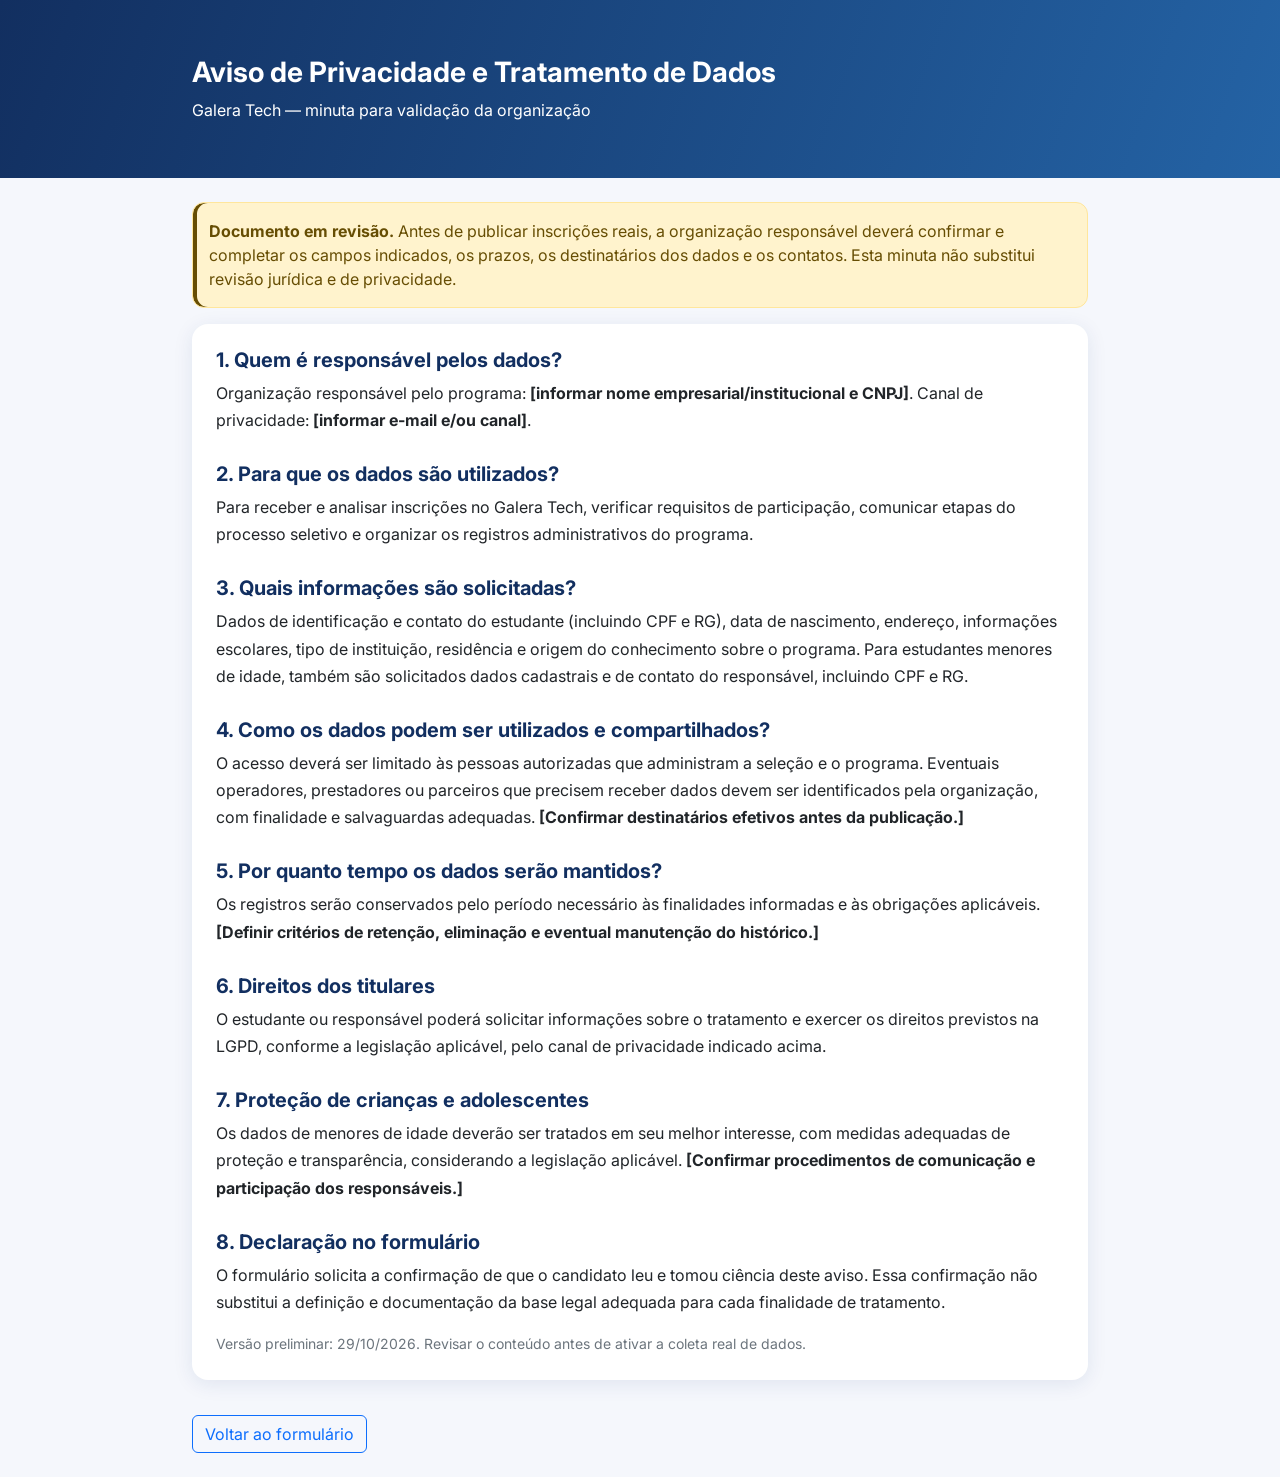
==== aviso-privacidade.html @ 367fd173 "feat: personaliza estilização do formulário e README e validacao.js com html de sucesso para exemplo" ====
<!doctype html>
<html lang="pt-BR">
  <head>
    <meta charset="utf-8" />
    <meta name="viewport" content="width=device-width, initial-scale=1" />
    <title>Galera Tech — Aviso de Privacidade (Minuta)</title>
    <link
      href="https://cdn.jsdelivr.net/npm/bootstrap@5.3.3/dist/css/bootstrap.min.css"
      rel="stylesheet"
    />
      <link rel="stylesheet" href="assets/style.css" />
      <link rel="preconnect" href="https://fonts.googleapis.com" />
      <link rel="preconnect" href="https://fonts.gstatic.com" crossorigin />
      <link
        href="https://fonts.googleapis.com/css2?family=Inter:ital,opsz,wght@400;500;600;700"
        rel="stylesheet"
      />
  </head>

  <body>
    <header class="cabecalho">
      <div class="container" style="max-width: 920px">
        <h1 class="h3 fw-bold">Aviso de Privacidade e Tratamento de Dados</h1>
        <p class="mb-0">Galera Tech — minuta para validação da organização</p>
      </div>
    </header>
    <main class="container py-4" style="max-width: 920px">
      <div class="alert alert-warning">
        <strong>Documento em revisão.</strong> Antes de publicar inscrições
        reais, a organização responsável deverá confirmar e completar os campos
        indicados, os prazos, os destinatários dos dados e os contatos. Esta
        minuta não substitui revisão jurídica e de privacidade.
      </div>
      <article class="card">
        <div class="card-body p-3 p-md-4">
          <h2 class="h5">1. Quem é responsável pelos dados?</h2>
          <p>
            Organização responsável pelo programa:
            <strong>[informar nome empresarial/institucional e CNPJ]</strong>.
            Canal de privacidade: <strong>[informar e-mail e/ou canal]</strong>.
          </p>
          <h2 class="h5">2. Para que os dados são utilizados?</h2>
          <p>
            Para receber e analisar inscrições no Galera Tech, verificar
            requisitos de participação, comunicar etapas do processo seletivo e
            organizar os registros administrativos do programa.
          </p>
          <h2 class="h5">3. Quais informações são solicitadas?</h2>
          <p>
            Dados de identificação e contato do estudante (incluindo CPF e RG),
            data de nascimento, endereço, informações escolares, tipo de
            instituição, residência e origem do conhecimento sobre o programa.
            Para estudantes menores de idade, também são solicitados dados
            cadastrais e de contato do responsável, incluindo CPF e RG.
          </p>
          <h2 class="h5">
            4. Como os dados podem ser utilizados e compartilhados?
          </h2>
          <p>
            O acesso deverá ser limitado às pessoas autorizadas que administram
            a seleção e o programa. Eventuais operadores, prestadores ou
            parceiros que precisem receber dados devem ser identificados pela
            organização, com finalidade e salvaguardas adequadas.
            <strong
              >[Confirmar destinatários efetivos antes da publicação.]</strong
            >
          </p>
          <h2 class="h5">5. Por quanto tempo os dados serão mantidos?</h2>
          <p>
            Os registros serão conservados pelo período necessário às
            finalidades informadas e às obrigações aplicáveis.
            <strong
              >[Definir critérios de retenção, eliminação e eventual manutenção
              do histórico.]</strong
            >
          </p>
          <h2 class="h5">6. Direitos dos titulares</h2>
          <p>
            O estudante ou responsável poderá solicitar informações sobre o
            tratamento e exercer os direitos previstos na LGPD, conforme a
            legislação aplicável, pelo canal de privacidade indicado acima.
          </p>
          <h2 class="h5">7. Proteção de crianças e adolescentes</h2>
          <p>
            Os dados de menores de idade deverão ser tratados em seu melhor
            interesse, com medidas adequadas de proteção e transparência,
            considerando a legislação aplicável.
            <strong
              >[Confirmar procedimentos de comunicação e participação dos
              responsáveis.]</strong
            >
          </p>
          <h2 class="h5">8. Declaração no formulário</h2>
          <p>
            O formulário solicita a confirmação de que o candidato leu e tomou
            ciência deste aviso. Essa confirmação não substitui a definição e
            documentação da base legal adequada para cada finalidade de
            tratamento.
          </p>
          <p class="small text-secondary mb-0">
            Versão preliminar: 29/10/2026. Revisar o conteúdo antes de ativar a
            coleta real de dados.
          </p>
        </div>
      </article>
      <a class="btn btn-outline-primary mt-3" href="index.html"
        >Voltar ao formulário</a
      >
    </main>
  </body>
</html>
---- assets/style.css ----
:root {
  --azul-escuro: #122f60;
  --azul-medio: #174a86;
  --azul-claro: #2463a5;
  --azul-bebe: #689add;
  --fundo: #f5f7fc;
  --vermelho-escarlate: #b91c1c;
  --sombra-cor: #183a7218;
  --raio: 16px;
}

body {
  background: var(--fundo);
  color: #25334b;
  font-family: "Inter", system-ui, sans-serif;
}

.cabecalho {
  background: linear-gradient(110deg, var(--azul-escuro), var(--azul-claro));
  color: #fff;
  padding: 3.5rem 0;
}

.secao,
article.card {
  border: 0;
  border-radius: var(--raio);
  box-shadow: 0 4px 20px var(--sombra-cor);
  margin-bottom: 1.2rem;
}

.secao .card-header {
  background: #fff;
  border-bottom: 1px solid #e9eef6;
  border-radius: var(--raio) var(--raio) 0 0;
  padding: 1.25rem;
}

.secao .card-body {
  padding: 1.35rem;
}

.card-header h2,
article.card h2 {
  color: var(--azul-escuro);
  font-weight: 700;
}

article.card h2 {
  margin-top: 1.75rem;
}

article.card h2:first-child {
  margin-top: 0;
}

article.card p {
  line-height: 1.7;
}

.numero {
  display: inline-grid;
  place-items: center;
  width: 32px;
  height: 32px;
  border-radius: 10px;
  background: #e7f1fe;
  color: var(--azul-medio);
  font-weight: 700;
  margin-right: 0.65rem;
}

.alert {
  border-radius: 12px;
  box-shadow: inset 4px 0 0 var(--bs-alert-color);
}

.form-label {
  font-weight: 600;
  font-size: 0.92rem;
}

.obrigatorio {
  color: var(--vermelho-escarlate);
}

.form-control,
.form-select {
  padding: 0.65rem 0.85rem;
  border-radius: 10px;
  border: 1px solid #cfd8e6;
  background-color: #fff;
  transition: border-color 0.15s ease, box-shadow 0.15s ease;
}

.form-select {
  padding-right: 2.25rem;
}

.form-control::placeholder {
  color: #9aa7ba;
}

.form-control:focus,
.form-select:focus {
  border-color: var(--azul-bebe);
  box-shadow: 0 0 0 0.2rem #2776ca20;
}

.form-check-input {
  width: 1.2em;
  height: 1.2em;
  margin-top: 0.2em;
}

.form-check-label {
  line-height: 1.5;
}

.btn-primary {
  --bs-btn-bg: var(--azul-medio);
  --bs-btn-border-color: var(--azul-medio);
  --bs-btn-hover-bg: var(--azul-escuro);
  --bs-btn-hover-border-color: var(--azul-escuro);
  --bs-btn-active-bg: var(--azul-escuro);
  --bs-btn-active-border-color: var(--azul-escuro);
  font-weight: 600;
  border-radius: 10px;
  transition: transform 0.15s ease, box-shadow 0.15s ease;
}

.btn-primary:hover {
  transform: translateY(-1px);
  box-shadow: 0 6px 14px rgba(18, 47, 96, 0.25);
}

footer {
  color: #67768d;
  font-size: 0.83rem;
}

@media (max-width: 576px) {
  .cabecalho {
    padding: 1.5rem 0;
  }

  .cabecalho h1 {
    font-size: 1.4rem;
  }

  .secao .card-header,
  .secao .card-body {
    padding: 1rem;
  }

  .acoes-form .btn {
    width: 100%;
  }
}
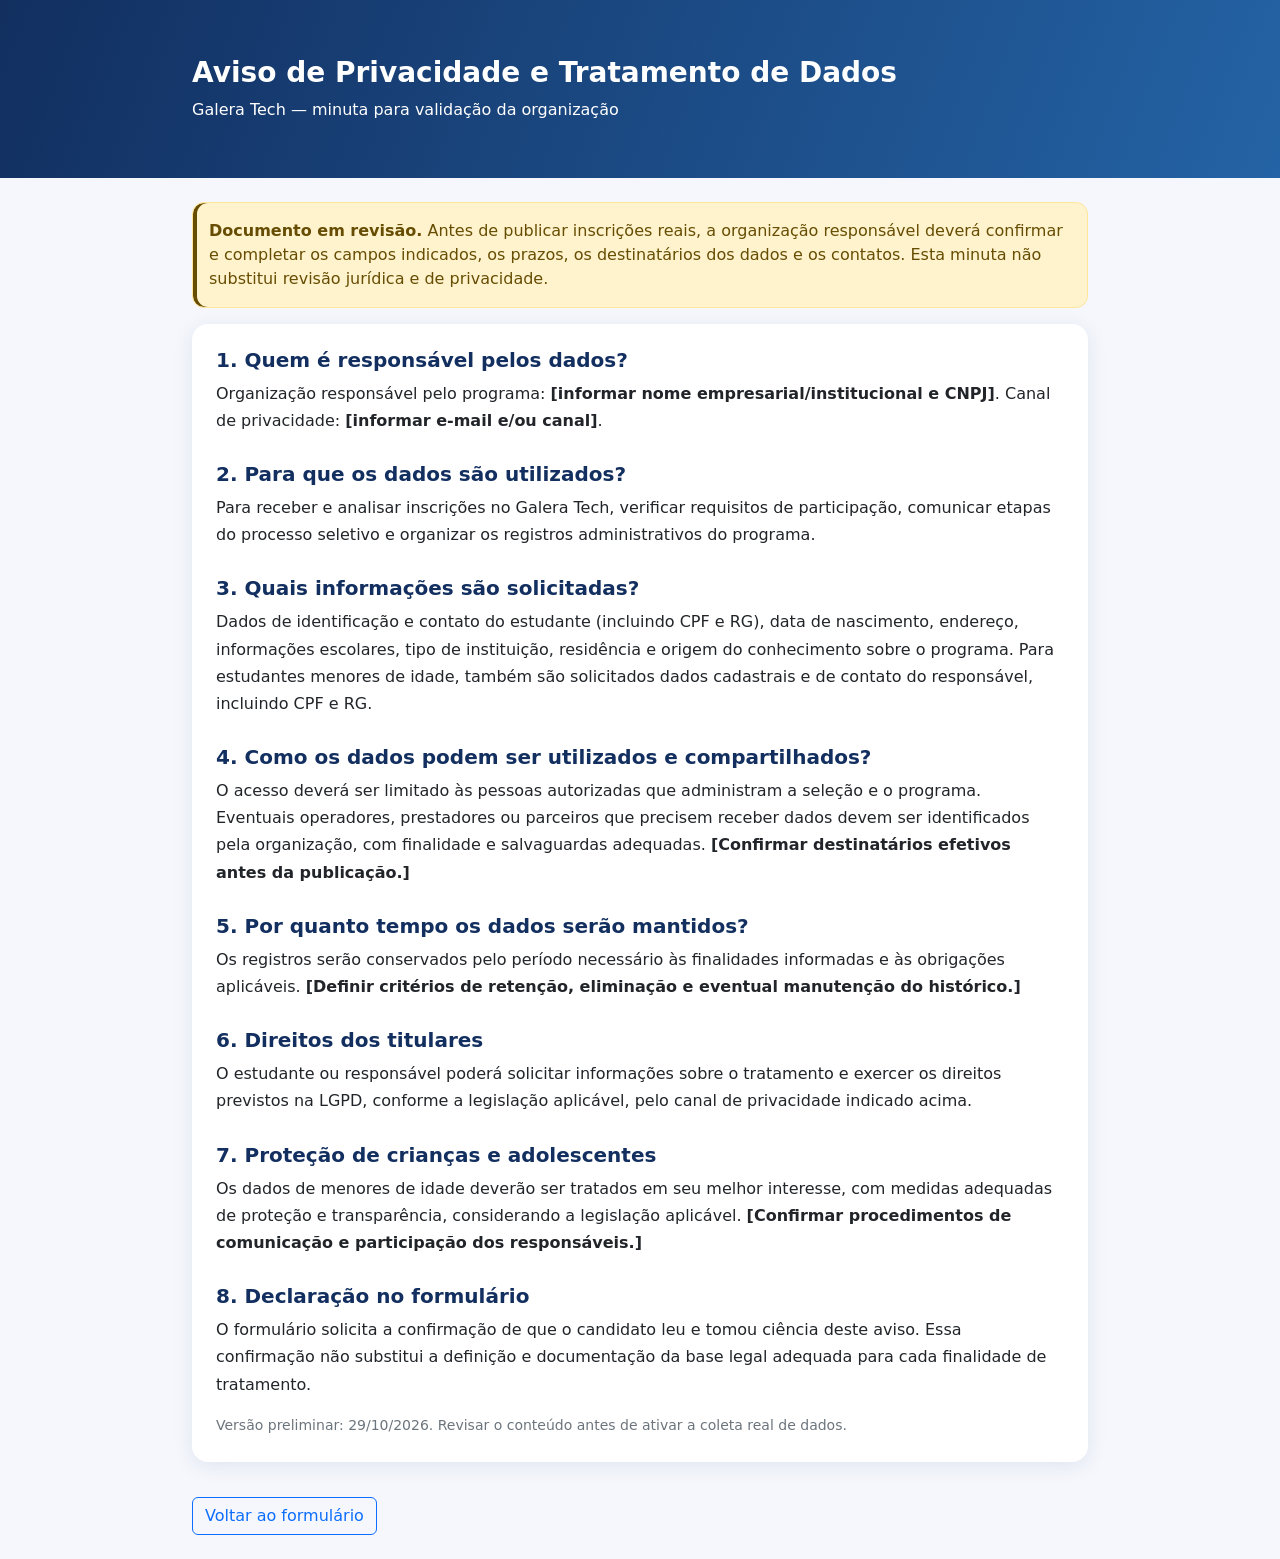
==== commit 4030ef06: "style: pasta projeto excluido e arquivos passados para a raiz" ====
--- a/aviso-privacidade.html
+++ b/aviso-privacidade.html
@@ -1,111 +1,63 @@
 <!doctype html>
 <html lang="pt-BR">
-  <head>
-    <meta charset="utf-8" />
-    <meta name="viewport" content="width=device-width, initial-scale=1" />
+
+<head>
+    <meta charset="utf-8">
+    <meta name="viewport" content="width=device-width, initial-scale=1">
     <title>Galera Tech — Aviso de Privacidade (Minuta)</title>
-    <link
-      href="https://cdn.jsdelivr.net/npm/bootstrap@5.3.3/dist/css/bootstrap.min.css"
-      rel="stylesheet"
-    />
-      <link rel="stylesheet" href="assets/style.css" />
-      <link rel="preconnect" href="https://fonts.googleapis.com" />
-      <link rel="preconnect" href="https://fonts.gstatic.com" crossorigin />
-      <link
-        href="https://fonts.googleapis.com/css2?family=Inter:ital,opsz,wght@400;500;600;700"
-        rel="stylesheet"
-      />
-  </head>
+    <link href="https://cdn.jsdelivr.net/npm/bootstrap@5.3.3/dist/css/bootstrap.min.css" rel="stylesheet">
+    <link href="assets/style.css" rel="stylesheet">
+</head>
 
-  <body>
+<body>
     <header class="cabecalho">
-      <div class="container" style="max-width: 920px">
-        <h1 class="h3 fw-bold">Aviso de Privacidade e Tratamento de Dados</h1>
-        <p class="mb-0">Galera Tech — minuta para validação da organização</p>
-      </div>
+        <div class="container" style="max-width:920px">
+            <h1 class="h3 fw-bold">Aviso de Privacidade e Tratamento de Dados</h1>
+            <p class="mb-0">Galera Tech — minuta para validação da organização</p>
+        </div>
     </header>
-    <main class="container py-4" style="max-width: 920px">
-      <div class="alert alert-warning">
-        <strong>Documento em revisão.</strong> Antes de publicar inscrições
-        reais, a organização responsável deverá confirmar e completar os campos
-        indicados, os prazos, os destinatários dos dados e os contatos. Esta
-        minuta não substitui revisão jurídica e de privacidade.
-      </div>
-      <article class="card">
-        <div class="card-body p-3 p-md-4">
-          <h2 class="h5">1. Quem é responsável pelos dados?</h2>
-          <p>
-            Organização responsável pelo programa:
-            <strong>[informar nome empresarial/institucional e CNPJ]</strong>.
-            Canal de privacidade: <strong>[informar e-mail e/ou canal]</strong>.
-          </p>
-          <h2 class="h5">2. Para que os dados são utilizados?</h2>
-          <p>
-            Para receber e analisar inscrições no Galera Tech, verificar
-            requisitos de participação, comunicar etapas do processo seletivo e
-            organizar os registros administrativos do programa.
-          </p>
-          <h2 class="h5">3. Quais informações são solicitadas?</h2>
-          <p>
-            Dados de identificação e contato do estudante (incluindo CPF e RG),
-            data de nascimento, endereço, informações escolares, tipo de
-            instituição, residência e origem do conhecimento sobre o programa.
-            Para estudantes menores de idade, também são solicitados dados
-            cadastrais e de contato do responsável, incluindo CPF e RG.
-          </p>
-          <h2 class="h5">
-            4. Como os dados podem ser utilizados e compartilhados?
-          </h2>
-          <p>
-            O acesso deverá ser limitado às pessoas autorizadas que administram
-            a seleção e o programa. Eventuais operadores, prestadores ou
-            parceiros que precisem receber dados devem ser identificados pela
-            organização, com finalidade e salvaguardas adequadas.
-            <strong
-              >[Confirmar destinatários efetivos antes da publicação.]</strong
-            >
-          </p>
-          <h2 class="h5">5. Por quanto tempo os dados serão mantidos?</h2>
-          <p>
-            Os registros serão conservados pelo período necessário às
-            finalidades informadas e às obrigações aplicáveis.
-            <strong
-              >[Definir critérios de retenção, eliminação e eventual manutenção
-              do histórico.]</strong
-            >
-          </p>
-          <h2 class="h5">6. Direitos dos titulares</h2>
-          <p>
-            O estudante ou responsável poderá solicitar informações sobre o
-            tratamento e exercer os direitos previstos na LGPD, conforme a
-            legislação aplicável, pelo canal de privacidade indicado acima.
-          </p>
-          <h2 class="h5">7. Proteção de crianças e adolescentes</h2>
-          <p>
-            Os dados de menores de idade deverão ser tratados em seu melhor
-            interesse, com medidas adequadas de proteção e transparência,
-            considerando a legislação aplicável.
-            <strong
-              >[Confirmar procedimentos de comunicação e participação dos
-              responsáveis.]</strong
-            >
-          </p>
-          <h2 class="h5">8. Declaração no formulário</h2>
-          <p>
-            O formulário solicita a confirmação de que o candidato leu e tomou
-            ciência deste aviso. Essa confirmação não substitui a definição e
-            documentação da base legal adequada para cada finalidade de
-            tratamento.
-          </p>
-          <p class="small text-secondary mb-0">
-            Versão preliminar: 29/10/2026. Revisar o conteúdo antes de ativar a
-            coleta real de dados.
-          </p>
-        </div>
-      </article>
-      <a class="btn btn-outline-primary mt-3" href="index.html"
-        >Voltar ao formulário</a
-      >
+    <main class="container py-4" style="max-width:920px">
+        <div class="alert alert-warning"><strong>Documento em revisão.</strong> Antes de publicar inscrições reais, a
+            organização responsável deverá confirmar e completar os campos indicados, os prazos, os destinatários dos
+            dados e os contatos. Esta minuta não substitui revisão jurídica e de privacidade.</div>
+        <article class="card">
+            <div class="card-body p-4">
+                <h2 class="h5">1. Quem é responsável pelos dados?</h2>
+                <p>Organização responsável pelo programa: <strong>[informar nome empresarial/institucional e
+                        CNPJ]</strong>. Canal de privacidade: <strong>[informar e-mail e/ou canal]</strong>.</p>
+                <h2 class="h5">2. Para que os dados são utilizados?</h2>
+                <p>Para receber e analisar inscrições no Galera Tech, verificar requisitos de participação, comunicar
+                    etapas do processo seletivo e organizar os registros administrativos do programa.</p>
+                <h2 class="h5">3. Quais informações são solicitadas?</h2>
+                <p>Dados de identificação e contato do estudante (incluindo CPF e RG), data de nascimento, endereço,
+                    informações escolares, tipo de instituição, residência e origem do conhecimento sobre o programa.
+                    Para estudantes menores de idade, também são solicitados dados cadastrais e de contato do
+                    responsável, incluindo CPF e RG.</p>
+                <h2 class="h5">4. Como os dados podem ser utilizados e compartilhados?</h2>
+                <p>O acesso deverá ser limitado às pessoas autorizadas que administram a seleção e o programa. Eventuais
+                    operadores, prestadores ou parceiros que precisem receber dados devem ser identificados pela
+                    organização, com finalidade e salvaguardas adequadas. <strong>[Confirmar destinatários efetivos
+                        antes da publicação.]</strong></p>
+                <h2 class="h5">5. Por quanto tempo os dados serão mantidos?</h2>
+                <p>Os registros serão conservados pelo período necessário às finalidades informadas e às obrigações
+                    aplicáveis. <strong>[Definir critérios de retenção, eliminação e eventual manutenção do
+                        histórico.]</strong></p>
+                <h2 class="h5">6. Direitos dos titulares</h2>
+                <p>O estudante ou responsável poderá solicitar informações sobre o tratamento e exercer os direitos
+                    previstos na LGPD, conforme a legislação aplicável, pelo canal de privacidade indicado acima.</p>
+                <h2 class="h5">7. Proteção de crianças e adolescentes</h2>
+                <p>Os dados de menores de idade deverão ser tratados em seu melhor interesse, com medidas adequadas de
+                    proteção e transparência, considerando a legislação aplicável. <strong>[Confirmar procedimentos de
+                        comunicação e participação dos responsáveis.]</strong></p>
+                <h2 class="h5">8. Declaração no formulário</h2>
+                <p>O formulário solicita a confirmação de que o candidato leu e tomou ciência deste aviso. Essa
+                    confirmação não substitui a definição e documentação da base legal adequada para cada finalidade de
+                    tratamento.</p>
+                <p class="small text-secondary mb-0">Versão preliminar: 29/10/2026. Revisar o conteúdo antes de ativar a
+                    coleta real de dados.</p>
+            </div>
+        </article><a class="btn btn-outline-primary mt-3" href="index.html">Voltar ao formulário</a>
     </main>
-  </body>
-</html>
+</body>
+
+</html>
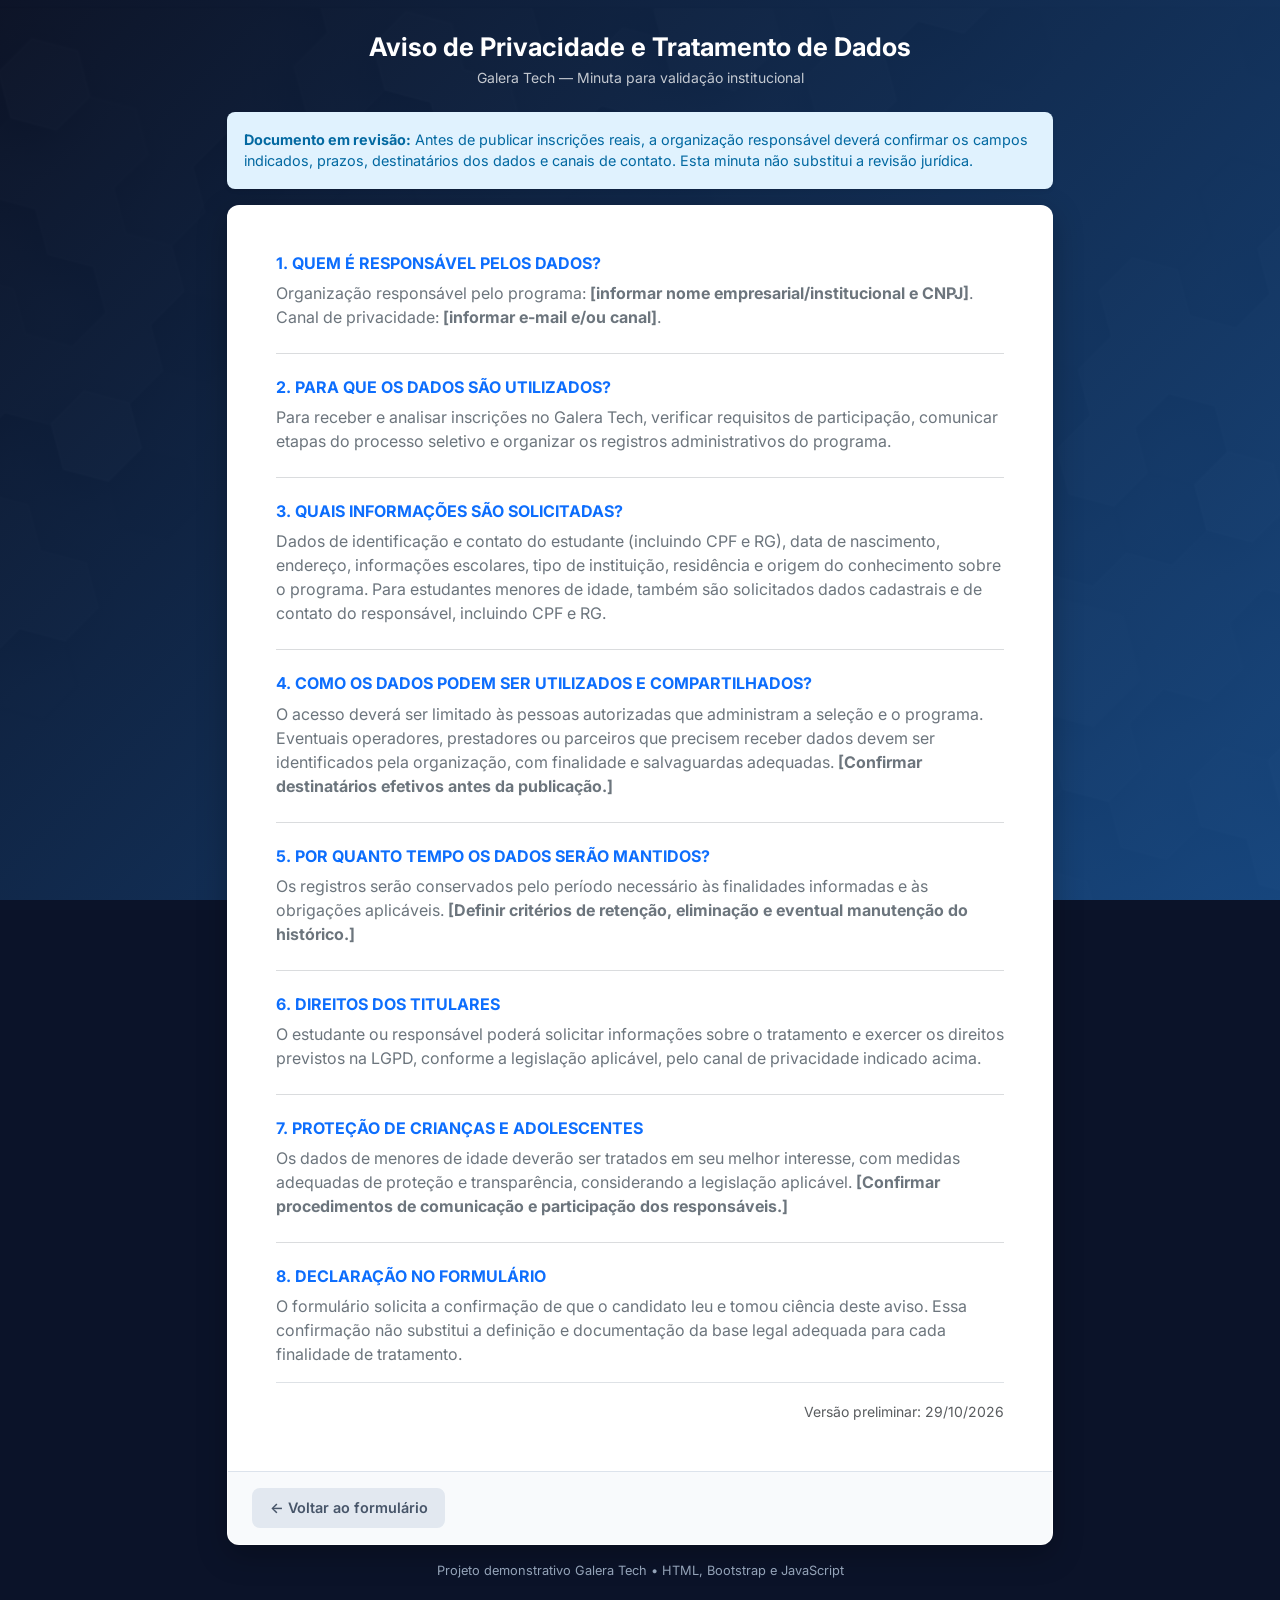
==== commit 632ae988: "feat: refatora frontend para formato Wizard com abas e validação por etapas" ====
--- a/aviso-privacidade.html
+++ b/aviso-privacidade.html
@@ -1,63 +1,186 @@
 <!doctype html>
 <html lang="pt-BR">
+  <head>
+    <meta charset="utf-8" />
+    <meta name="viewport" content="width=device-width, initial-scale=1" />
+    <title>Galera Tech — Aviso de Privacidade (Minuta)</title>
+    <link
+      href="https://cdn.jsdelivr.net/npm/bootstrap@5.3.3/dist/css/bootstrap.min.css"
+      rel="stylesheet"
+    />
+    <link href="assets/style.css" rel="stylesheet" />
+    <link rel="preconnect" href="https://fonts.googleapis.com" />
+    <link rel="preconnect" href="https://fonts.gstatic.com" crossorigin />
+    <link
+      href="https://fonts.googleapis.com/css2?family=Inter:ital,opsz,wght@400;500;600;700"
+      rel="stylesheet"
+    />
+  </head>
 
-<head>
-    <meta charset="utf-8">
-    <meta name="viewport" content="width=device-width, initial-scale=1">
-    <title>Galera Tech — Aviso de Privacidade (Minuta)</title>
-    <link href="https://cdn.jsdelivr.net/npm/bootstrap@5.3.3/dist/css/bootstrap.min.css" rel="stylesheet">
-    <link href="assets/style.css" rel="stylesheet">
-</head>
+  <body>
+    <header class="cabecalho">
+      <div class="container" style="max-width: 850px">
+        <h1 class="h3 fw-bold mb-1">
+          Aviso de Privacidade e Tratamento de Dados
+        </h1>
+        <p class="mb-0 opacity-75 small">
+          Galera Tech — Minuta para validação institucional
+        </p>
+      </div>
+    </header>
 
-<body>
-    <header class="cabecalho">
-        <div class="container" style="max-width:920px">
-            <h1 class="h3 fw-bold">Aviso de Privacidade e Tratamento de Dados</h1>
-            <p class="mb-0">Galera Tech — minuta para validação da organização</p>
-        </div>
-    </header>
-    <main class="container py-4" style="max-width:920px">
-        <div class="alert alert-warning"><strong>Documento em revisão.</strong> Antes de publicar inscrições reais, a
-            organização responsável deverá confirmar e completar os campos indicados, os prazos, os destinatários dos
-            dados e os contatos. Esta minuta não substitui revisão jurídica e de privacidade.</div>
-        <article class="card">
-            <div class="card-body p-4">
-                <h2 class="h5">1. Quem é responsável pelos dados?</h2>
-                <p>Organização responsável pelo programa: <strong>[informar nome empresarial/institucional e
-                        CNPJ]</strong>. Canal de privacidade: <strong>[informar e-mail e/ou canal]</strong>.</p>
-                <h2 class="h5">2. Para que os dados são utilizados?</h2>
-                <p>Para receber e analisar inscrições no Galera Tech, verificar requisitos de participação, comunicar
-                    etapas do processo seletivo e organizar os registros administrativos do programa.</p>
-                <h2 class="h5">3. Quais informações são solicitadas?</h2>
-                <p>Dados de identificação e contato do estudante (incluindo CPF e RG), data de nascimento, endereço,
-                    informações escolares, tipo de instituição, residência e origem do conhecimento sobre o programa.
-                    Para estudantes menores de idade, também são solicitados dados cadastrais e de contato do
-                    responsável, incluindo CPF e RG.</p>
-                <h2 class="h5">4. Como os dados podem ser utilizados e compartilhados?</h2>
-                <p>O acesso deverá ser limitado às pessoas autorizadas que administram a seleção e o programa. Eventuais
-                    operadores, prestadores ou parceiros que precisem receber dados devem ser identificados pela
-                    organização, com finalidade e salvaguardas adequadas. <strong>[Confirmar destinatários efetivos
-                        antes da publicação.]</strong></p>
-                <h2 class="h5">5. Por quanto tempo os dados serão mantidos?</h2>
-                <p>Os registros serão conservados pelo período necessário às finalidades informadas e às obrigações
-                    aplicáveis. <strong>[Definir critérios de retenção, eliminação e eventual manutenção do
-                        histórico.]</strong></p>
-                <h2 class="h5">6. Direitos dos titulares</h2>
-                <p>O estudante ou responsável poderá solicitar informações sobre o tratamento e exercer os direitos
-                    previstos na LGPD, conforme a legislação aplicável, pelo canal de privacidade indicado acima.</p>
-                <h2 class="h5">7. Proteção de crianças e adolescentes</h2>
-                <p>Os dados de menores de idade deverão ser tratados em seu melhor interesse, com medidas adequadas de
-                    proteção e transparência, considerando a legislação aplicável. <strong>[Confirmar procedimentos de
-                        comunicação e participação dos responsáveis.]</strong></p>
-                <h2 class="h5">8. Declaração no formulário</h2>
-                <p>O formulário solicita a confirmação de que o candidato leu e tomou ciência deste aviso. Essa
-                    confirmação não substitui a definição e documentação da base legal adequada para cada finalidade de
-                    tratamento.</p>
-                <p class="small text-secondary mb-0">Versão preliminar: 29/10/2026. Revisar o conteúdo antes de ativar a
-                    coleta real de dados.</p>
+    <main class="container py-3" style="max-width: 850px">
+      <div class="alert alert-info shadow-sm" role="note">
+        <strong>Documento em revisão:</strong> Antes de publicar inscrições
+        reais, a organização responsável deverá confirmar os campos indicados,
+        prazos, destinatários dos dados e canais de contato. Esta minuta não
+        substitui a revisão jurídica.
+      </div>
+
+      <div class="wizard-wrapper">
+        <article class="card border-0">
+          <div class="card-body p-4 p-md-5">
+            <section class="mb-4">
+              <h2 class="h6 text-uppercase text-primary fw-bold mb-2">
+                1. Quem é responsável pelos dados?
+              </h2>
+              <p class="mb-0 text-secondary">
+                Organização responsável pelo programa:
+                <strong>[informar nome empresarial/institucional e CNPJ]</strong
+                >. Canal de privacidade:
+                <strong>[informar e-mail e/ou canal]</strong>.
+              </p>
+            </section>
+
+            <hr class="my-4 text-secondary opacity-25" />
+
+            <section class="mb-4">
+              <h2 class="h6 text-uppercase text-primary fw-bold mb-2">
+                2. Para que os dados são utilizados?
+              </h2>
+              <p class="mb-0 text-secondary">
+                Para receber e analisar inscrições no Galera Tech, verificar
+                requisitos de participação, comunicar etapas do processo
+                seletivo e organizar os registros administrativos do programa.
+              </p>
+            </section>
+
+            <hr class="my-4 text-secondary opacity-25" />
+
+            <section class="mb-4">
+              <h2 class="h6 text-uppercase text-primary fw-bold mb-2">
+                3. Quais informações são solicitadas?
+              </h2>
+              <p class="mb-0 text-secondary">
+                Dados de identificação e contato do estudante (incluindo CPF e
+                RG), data de nascimento, endereço, informações escolares, tipo
+                de instituição, residência e origem do conhecimento sobre o
+                programa. Para estudantes menores de idade, também são
+                solicitados dados cadastrais e de contato do responsável,
+                incluindo CPF e RG.
+              </p>
+            </section>
+
+            <hr class="my-4 text-secondary opacity-25" />
+
+            <section class="mb-4">
+              <h2 class="h6 text-uppercase text-primary fw-bold mb-2">
+                4. Como os dados podem ser utilizados e compartilhados?
+              </h2>
+              <p class="mb-0 text-secondary">
+                O acesso deverá ser limitado às pessoas autorizadas que
+                administram a seleção e o programa. Eventuais operadores,
+                prestadores ou parceiros que precisem receber dados devem ser
+                identificados pela organização, com finalidade e salvaguardas
+                adequadas.
+                <strong
+                  >[Confirmar destinatários efetivos antes da
+                  publicação.]</strong
+                >
+              </p>
+            </section>
+
+            <hr class="my-4 text-secondary opacity-25" />
+
+            <section class="mb-4">
+              <h2 class="h6 text-uppercase text-primary fw-bold mb-2">
+                5. Por quanto tempo os dados serão mantidos?
+              </h2>
+              <p class="mb-0 text-secondary">
+                Os registros serão conservados pelo período necessário às
+                finalidades informadas e às obrigações aplicáveis.
+                <strong
+                  >[Definir critérios de retenção, eliminação e eventual
+                  manutenção do histórico.]</strong
+                >
+              </p>
+            </section>
+
+            <hr class="my-4 text-secondary opacity-25" />
+
+            <section class="mb-4">
+              <h2 class="h6 text-uppercase text-primary fw-bold mb-2">
+                6. Direitos dos titulares
+              </h2>
+              <p class="mb-0 text-secondary">
+                O estudante ou responsável poderá solicitar informações sobre o
+                tratamento e exercer os direitos previstos na LGPD, conforme a
+                legislação aplicável, pelo canal de privacidade indicado acima.
+              </p>
+            </section>
+
+            <hr class="my-4 text-secondary opacity-25" />
+
+            <section class="mb-4">
+              <h2 class="h6 text-uppercase text-primary fw-bold mb-2">
+                7. Proteção de crianças e adolescentes
+              </h2>
+              <p class="mb-0 text-secondary">
+                Os dados de menores de idade deverão ser tratados em seu melhor
+                interesse, com medidas adequadas de proteção e transparência,
+                considerando a legislação aplicável.
+                <strong
+                  >[Confirmar procedimentos de comunicação e participação dos
+                  responsáveis.]</strong
+                >
+              </p>
+            </section>
+
+            <hr class="my-4 text-secondary opacity-25" />
+
+            <section class="mb-3">
+              <h2 class="h6 text-uppercase text-primary fw-bold mb-2">
+                8. Declaração no formulário
+              </h2>
+              <p class="mb-0 text-secondary">
+                O formulário solicita a confirmação de que o candidato leu e
+                tomou ciência deste aviso. Essa confirmação não substitui a
+                definição e documentação da base legal adequada para cada
+                finalidade de tratamento.
+              </p>
+            </section>
+
+            <div class="pt-3 border-top text-end">
+              <span class="small text-muted"
+                >Versão preliminar: 29/10/2026</span
+              >
             </div>
-        </article><a class="btn btn-outline-primary mt-3" href="index.html">Voltar ao formulário</a>
+          </div>
+
+          <div class="wizard-footer-actions">
+            <a
+              href="index.php"
+              class="btn-wizard-prev text-decoration-none d-inline-flex align-items-center gap-1"
+            >
+              ← Voltar ao formulário
+            </a>
+          </div>
+        </article>
+      </div>
+
+      <footer>
+        Projeto demonstrativo Galera Tech • HTML, Bootstrap e JavaScript
+      </footer>
     </main>
-</body>
-
-</html>+  </body>
+</html>
--- a/assets/style.css
+++ b/assets/style.css
@@ -1,159 +1,210 @@
 :root {
+  --azul-principal: #174a86;
   --azul-escuro: #122f60;
-  --azul-medio: #174a86;
-  --azul-claro: #2463a5;
-  --azul-bebe: #689add;
-  --fundo: #f5f7fc;
-  --vermelho-escarlate: #b91c1c;
-  --sombra-cor: #183a7218;
-  --raio: 16px;
+  --fundo-pagina: #0b1329;
+  --cinza-borda: #dce3ec;
+  --texto-principal: #2c3e50;
 }
 
 body {
-  background: var(--fundo);
-  color: #25334b;
+  background-color: var(--fundo-pagina);
+  /* Traz de volta o degradê azul por cima da imagem para dar o destaque elegante */
+  background-image: linear-gradient(135deg, rgba(11, 19, 41, 0.88), rgba(23, 74, 134, 0.92)), url('../img/fundo.png');
+  background-size: cover;
+  background-position: center;
+  background-attachment: fixed;
+  color: var(--texto-principal);
   font-family: "Inter", system-ui, sans-serif;
-}
-
+  min-height: 100vh;
+  display: flex;
+  flex-direction: column;
+  justify-content: space-between;
+  margin: 0;
+}
+
+/* Cabeçalho compacto e elegante */
 .cabecalho {
-  background: linear-gradient(110deg, var(--azul-escuro), var(--azul-claro));
+  background: transparent;
   color: #fff;
-  padding: 3.5rem 0;
-}
-
-.secao,
-article.card {
-  border: 0;
-  border-radius: var(--raio);
-  box-shadow: 0 4px 20px var(--sombra-cor);
-  margin-bottom: 1.2rem;
+  padding: 2rem 0 1rem 0;
+  text-align: center;
+}
+
+.cabecalho h1 {
+  font-size: 1.6rem;
+  font-weight: 700;
+}
+
+/* Container central ajustado sem espaçamento exagerado */
+main.container {
+  max-width: 850px !important;
+  margin: 0 auto;
+  flex: 1;
+  padding-bottom: 2rem;
+  padding-top: 0.5rem !important;
+}
+
+.wizard-wrapper {
+  background: #ffffff;
+  border-radius: 12px;
+  box-shadow: 0 10px 30px rgba(0, 0, 0, 0.25);
+  border: 1px solid rgba(255, 255, 255, 0.1);
+  overflow: hidden;
+}
+
+/* Abas do Wizard (simples, limpas e funcionais) */
+.wizard-header-tabs {
+  display: flex;
+  background: #f8fafc;
+  border-bottom: 1px solid var(--cinza-borda);
+  overflow: hidden; /* Garante que NUNCA apareça barra de rolagem horizontal */
+  width: 100%;
+}
+
+.wizard-tab {
+  flex: 1;
+  padding: 0.9rem 0.4rem; /* padding lateral reduzido */
+  text-align: center;
+  font-size: 0.78rem; /* Ajuste leve na fonte */
+  font-weight: 600;
+  color: #64748b;
+  background: transparent;
+  border: none;
+  cursor: pointer;
+  border-bottom: 3px solid transparent;
+  transition: all 0.2s ease;
+  white-space: nowrap;
+}
+
+.wizard-tab.active {
+  color: var(--azul-principal);
+  background: #ffffff;
+  border-bottom-color: var(--azul-principal);
+}
+
+.wizard-tab .tab-indicator {
+  display: none;
+}
+/* Seções do Formulário */
+.secao {
+  display: none;
+  border: none !important;
+  box-shadow: none !important;
+  margin-bottom: 0 !important;
+  border-radius: 0 !important;
+}
+
+.secao.step-active {
+  display: block;
 }
 
 .secao .card-header {
-  background: #fff;
-  border-bottom: 1px solid #e9eef6;
-  border-radius: var(--raio) var(--raio) 0 0;
-  padding: 1.25rem;
+  background: #ffffff !important;
+  border-bottom: 1px solid var(--cinza-borda) !important;
+  padding: 1.25rem 1.5rem !important;
 }
 
 .secao .card-body {
-  padding: 1.35rem;
-}
-
-.card-header h2,
-article.card h2 {
+  padding: 1.5rem !important;
+}
+
+.card-header h2 {
   color: var(--azul-escuro);
   font-weight: 700;
-}
-
-article.card h2 {
-  margin-top: 1.75rem;
-}
-
-article.card h2:first-child {
-  margin-top: 0;
-}
-
-article.card p {
-  line-height: 1.7;
-}
-
-.numero {
-  display: inline-grid;
-  place-items: center;
-  width: 32px;
-  height: 32px;
-  border-radius: 10px;
-  background: #e7f1fe;
-  color: var(--azul-medio);
-  font-weight: 700;
-  margin-right: 0.65rem;
-}
-
-.alert {
-  border-radius: 12px;
-  box-shadow: inset 4px 0 0 var(--bs-alert-color);
-}
-
+  font-size: 1.1rem;
+}
+
+/* Elementos do Formulário */
 .form-label {
   font-weight: 600;
-  font-size: 0.92rem;
+  font-size: 0.9rem;
+  color: #334155;
 }
 
 .obrigatorio {
-  color: var(--vermelho-escarlate);
+  color: #dc2626;
 }
 
 .form-control,
 .form-select {
-  padding: 0.65rem 0.85rem;
-  border-radius: 10px;
-  border: 1px solid #cfd8e6;
+  padding: 0.6rem 0.8rem;
+  border-radius: 8px;
+  border: 1px solid var(--cinza-borda);
   background-color: #fff;
-  transition: border-color 0.15s ease, box-shadow 0.15s ease;
-}
-
-.form-select {
-  padding-right: 2.25rem;
-}
-
-.form-control::placeholder {
-  color: #9aa7ba;
+  font-size: 0.95rem;
 }
 
 .form-control:focus,
 .form-select:focus {
-  border-color: var(--azul-bebe);
-  box-shadow: 0 0 0 0.2rem #2776ca20;
-}
-
-.form-check-input {
-  width: 1.2em;
-  height: 1.2em;
-  margin-top: 0.2em;
-}
-
-.form-check-label {
-  line-height: 1.5;
-}
-
+  border-color: var(--azul-principal);
+  box-shadow: 0 0 0 0.2rem rgba(23, 74, 134, 0.15);
+}
+
+.numero {
+  display: inline-flex;
+  align-items: center;
+  justify-content: center;
+  width: 26px;
+  height: 26px;
+  border-radius: 6px;
+  background: #e2e8f0;
+  color: var(--azul-escuro);
+  font-weight: 700;
+  font-size: 0.85rem;
+  margin-right: 0.5rem;
+}
+
+/* Alertas */
+.alert {
+  border-radius: 8px;
+  border: 1px solid transparent;
+  font-size: 0.9rem;
+  margin-bottom: 1rem !important;
+}
+.alert-info { background: #e0f2fe; color: #0369a1; }
+.alert-light { background: #f8fafc; color: #334155; border-color: var(--cinza-borda) !important; }
+
+/* Botões do Wizard */
+.wizard-footer-actions {
+  display: flex;
+  justify-content: space-between;
+  align-items: center;
+  padding: 1rem 1.5rem;
+  background: #f8fafc;
+  border-top: 1px solid var(--cinza-borda);
+}
+
+.btn-wizard-prev {
+  background: #e2e8f0;
+  color: #475569;
+  border: none;
+  padding: 0.55rem 1.1rem;
+  border-radius: 8px;
+  font-weight: 600;
+  font-size: 0.9rem;
+}
+.btn-wizard-prev:hover {
+  background: #cbd5e1;
+}
+
+.btn-wizard-next,
 .btn-primary {
-  --bs-btn-bg: var(--azul-medio);
-  --bs-btn-border-color: var(--azul-medio);
-  --bs-btn-hover-bg: var(--azul-escuro);
-  --bs-btn-hover-border-color: var(--azul-escuro);
-  --bs-btn-active-bg: var(--azul-escuro);
-  --bs-btn-active-border-color: var(--azul-escuro);
-  font-weight: 600;
-  border-radius: 10px;
-  transition: transform 0.15s ease, box-shadow 0.15s ease;
-}
-
+  background: var(--azul-principal);
+  color: #fff;
+  border: none;
+  padding: 0.55rem 1.3rem;
+  border-radius: 8px;
+  font-weight: 600;
+  font-size: 0.9rem;
+}
+.btn-wizard-next:hover,
 .btn-primary:hover {
-  transform: translateY(-1px);
-  box-shadow: 0 6px 14px rgba(18, 47, 96, 0.25);
+  background: var(--azul-escuro);
 }
 
 footer {
-  color: #67768d;
-  font-size: 0.83rem;
-}
-
-@media (max-width: 576px) {
-  .cabecalho {
-    padding: 1.5rem 0;
-  }
-
-  .cabecalho h1 {
-    font-size: 1.4rem;
-  }
-
-  .secao .card-header,
-  .secao .card-body {
-    padding: 1rem;
-  }
-
-  .acoes-form .btn {
-    width: 100%;
-  }
+  color: #94a3b8;
+  font-size: 0.8rem;
+  text-align: center;
+  padding: 1rem 0;
 }
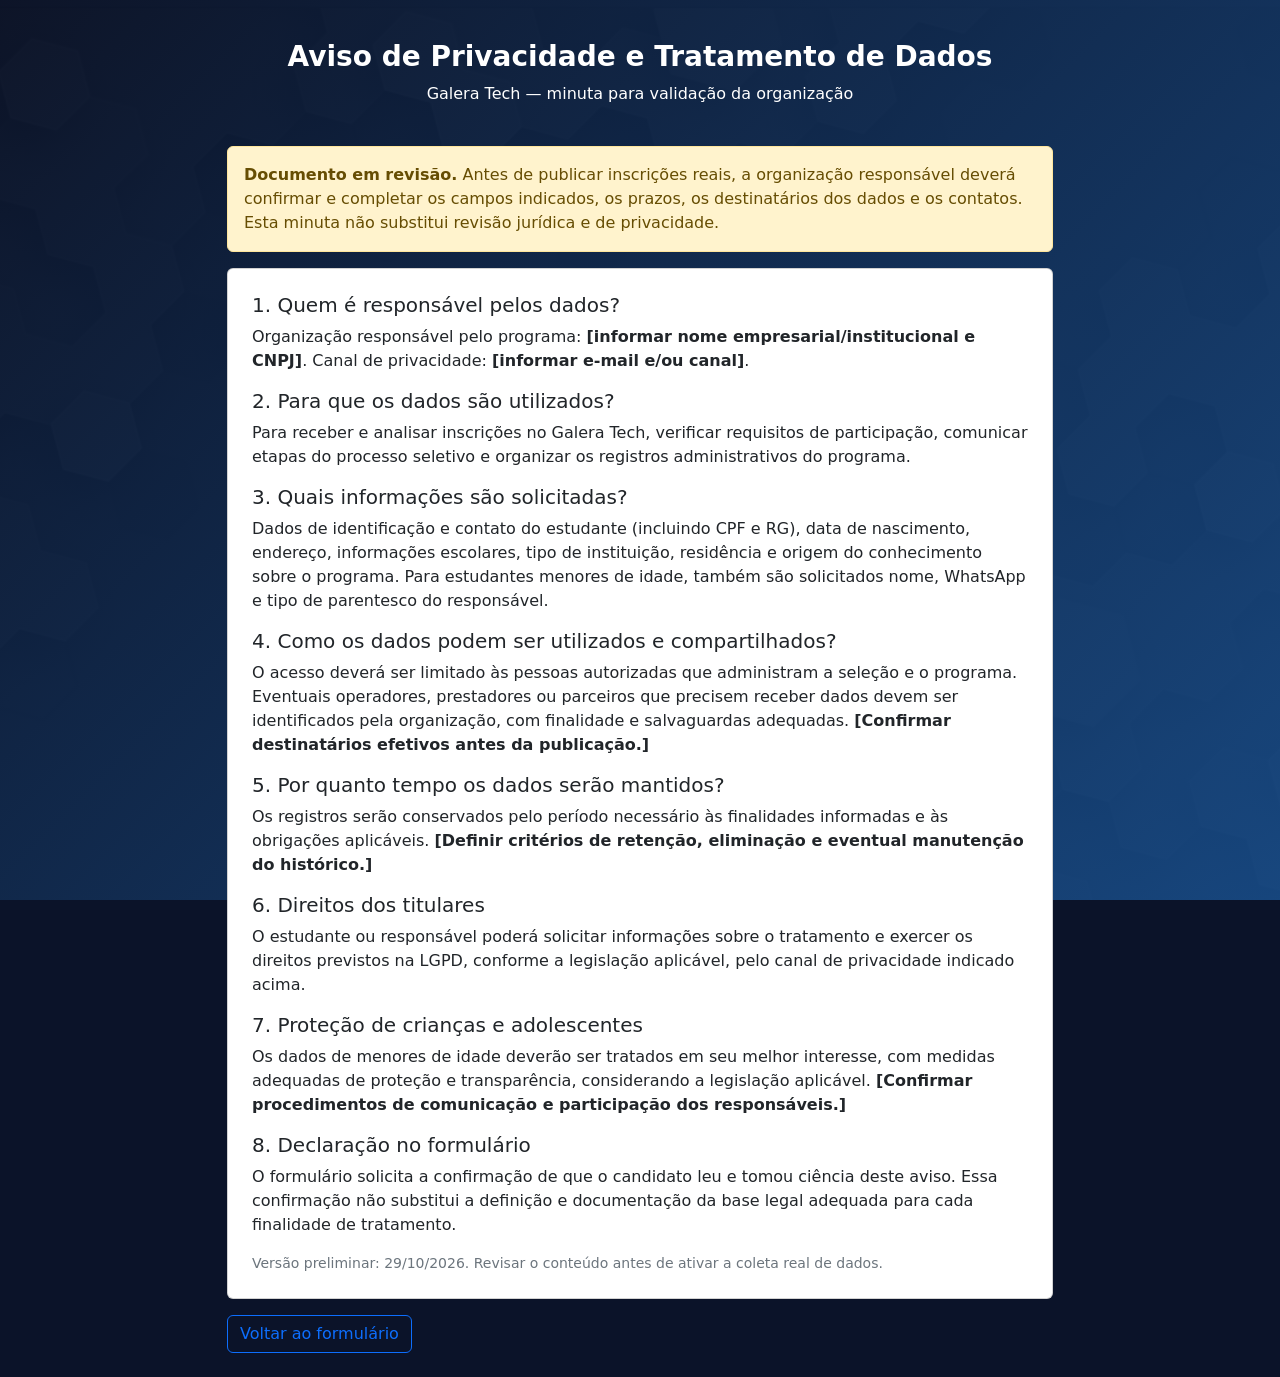
==== commit 0297c726: "feat: adiciona estrutura nova do projeto atualizada e conferida" ====
--- a/aviso-privacidade.html
+++ b/aviso-privacidade.html
@@ -9,178 +9,96 @@
       rel="stylesheet"
     />
     <link href="assets/style.css" rel="stylesheet" />
-    <link rel="preconnect" href="https://fonts.googleapis.com" />
-    <link rel="preconnect" href="https://fonts.gstatic.com" crossorigin />
-    <link
-      href="https://fonts.googleapis.com/css2?family=Inter:ital,opsz,wght@400;500;600;700"
-      rel="stylesheet"
-    />
   </head>
-
   <body>
     <header class="cabecalho">
-      <div class="container" style="max-width: 850px">
-        <h1 class="h3 fw-bold mb-1">
-          Aviso de Privacidade e Tratamento de Dados
-        </h1>
-        <p class="mb-0 opacity-75 small">
-          Galera Tech — Minuta para validação institucional
-        </p>
+      <div class="container" style="max-width: 920px">
+        <h1 class="h3 fw-bold">Aviso de Privacidade e Tratamento de Dados</h1>
+        <p class="mb-0">Galera Tech — minuta para validação da organização</p>
       </div>
     </header>
-
-    <main class="container py-3" style="max-width: 850px">
-      <div class="alert alert-info shadow-sm" role="note">
-        <strong>Documento em revisão:</strong> Antes de publicar inscrições
-        reais, a organização responsável deverá confirmar os campos indicados,
-        prazos, destinatários dos dados e canais de contato. Esta minuta não
-        substitui a revisão jurídica.
+    <main class="container py-4" style="max-width: 920px">
+      <div class="alert alert-warning">
+        <strong>Documento em revisão.</strong> Antes de publicar inscrições
+        reais, a organização responsável deverá confirmar e completar os campos
+        indicados, os prazos, os destinatários dos dados e os contatos. Esta
+        minuta não substitui revisão jurídica e de privacidade.
       </div>
-
-      <div class="wizard-wrapper">
-        <article class="card border-0">
-          <div class="card-body p-4 p-md-5">
-            <section class="mb-4">
-              <h2 class="h6 text-uppercase text-primary fw-bold mb-2">
-                1. Quem é responsável pelos dados?
-              </h2>
-              <p class="mb-0 text-secondary">
-                Organização responsável pelo programa:
-                <strong>[informar nome empresarial/institucional e CNPJ]</strong
-                >. Canal de privacidade:
-                <strong>[informar e-mail e/ou canal]</strong>.
-              </p>
-            </section>
-
-            <hr class="my-4 text-secondary opacity-25" />
-
-            <section class="mb-4">
-              <h2 class="h6 text-uppercase text-primary fw-bold mb-2">
-                2. Para que os dados são utilizados?
-              </h2>
-              <p class="mb-0 text-secondary">
-                Para receber e analisar inscrições no Galera Tech, verificar
-                requisitos de participação, comunicar etapas do processo
-                seletivo e organizar os registros administrativos do programa.
-              </p>
-            </section>
-
-            <hr class="my-4 text-secondary opacity-25" />
-
-            <section class="mb-4">
-              <h2 class="h6 text-uppercase text-primary fw-bold mb-2">
-                3. Quais informações são solicitadas?
-              </h2>
-              <p class="mb-0 text-secondary">
-                Dados de identificação e contato do estudante (incluindo CPF e
-                RG), data de nascimento, endereço, informações escolares, tipo
-                de instituição, residência e origem do conhecimento sobre o
-                programa. Para estudantes menores de idade, também são
-                solicitados dados cadastrais e de contato do responsável,
-                incluindo CPF e RG.
-              </p>
-            </section>
-
-            <hr class="my-4 text-secondary opacity-25" />
-
-            <section class="mb-4">
-              <h2 class="h6 text-uppercase text-primary fw-bold mb-2">
-                4. Como os dados podem ser utilizados e compartilhados?
-              </h2>
-              <p class="mb-0 text-secondary">
-                O acesso deverá ser limitado às pessoas autorizadas que
-                administram a seleção e o programa. Eventuais operadores,
-                prestadores ou parceiros que precisem receber dados devem ser
-                identificados pela organização, com finalidade e salvaguardas
-                adequadas.
-                <strong
-                  >[Confirmar destinatários efetivos antes da
-                  publicação.]</strong
-                >
-              </p>
-            </section>
-
-            <hr class="my-4 text-secondary opacity-25" />
-
-            <section class="mb-4">
-              <h2 class="h6 text-uppercase text-primary fw-bold mb-2">
-                5. Por quanto tempo os dados serão mantidos?
-              </h2>
-              <p class="mb-0 text-secondary">
-                Os registros serão conservados pelo período necessário às
-                finalidades informadas e às obrigações aplicáveis.
-                <strong
-                  >[Definir critérios de retenção, eliminação e eventual
-                  manutenção do histórico.]</strong
-                >
-              </p>
-            </section>
-
-            <hr class="my-4 text-secondary opacity-25" />
-
-            <section class="mb-4">
-              <h2 class="h6 text-uppercase text-primary fw-bold mb-2">
-                6. Direitos dos titulares
-              </h2>
-              <p class="mb-0 text-secondary">
-                O estudante ou responsável poderá solicitar informações sobre o
-                tratamento e exercer os direitos previstos na LGPD, conforme a
-                legislação aplicável, pelo canal de privacidade indicado acima.
-              </p>
-            </section>
-
-            <hr class="my-4 text-secondary opacity-25" />
-
-            <section class="mb-4">
-              <h2 class="h6 text-uppercase text-primary fw-bold mb-2">
-                7. Proteção de crianças e adolescentes
-              </h2>
-              <p class="mb-0 text-secondary">
-                Os dados de menores de idade deverão ser tratados em seu melhor
-                interesse, com medidas adequadas de proteção e transparência,
-                considerando a legislação aplicável.
-                <strong
-                  >[Confirmar procedimentos de comunicação e participação dos
-                  responsáveis.]</strong
-                >
-              </p>
-            </section>
-
-            <hr class="my-4 text-secondary opacity-25" />
-
-            <section class="mb-3">
-              <h2 class="h6 text-uppercase text-primary fw-bold mb-2">
-                8. Declaração no formulário
-              </h2>
-              <p class="mb-0 text-secondary">
-                O formulário solicita a confirmação de que o candidato leu e
-                tomou ciência deste aviso. Essa confirmação não substitui a
-                definição e documentação da base legal adequada para cada
-                finalidade de tratamento.
-              </p>
-            </section>
-
-            <div class="pt-3 border-top text-end">
-              <span class="small text-muted"
-                >Versão preliminar: 29/10/2026</span
-              >
-            </div>
-          </div>
-
-          <div class="wizard-footer-actions">
-            <a
-              href="index.php"
-              class="btn-wizard-prev text-decoration-none d-inline-flex align-items-center gap-1"
+      <article class="card">
+        <div class="card-body p-4">
+          <h2 class="h5">1. Quem é responsável pelos dados?</h2>
+          <p>
+            Organização responsável pelo programa:
+            <strong>[informar nome empresarial/institucional e CNPJ]</strong>.
+            Canal de privacidade: <strong>[informar e-mail e/ou canal]</strong>.
+          </p>
+          <h2 class="h5">2. Para que os dados são utilizados?</h2>
+          <p>
+            Para receber e analisar inscrições no Galera Tech, verificar
+            requisitos de participação, comunicar etapas do processo seletivo e
+            organizar os registros administrativos do programa.
+          </p>
+          <h2 class="h5">3. Quais informações são solicitadas?</h2>
+          <p>
+            Dados de identificação e contato do estudante (incluindo CPF e RG),
+            data de nascimento, endereço, informações escolares, tipo de
+            instituição, residência e origem do conhecimento sobre o programa.
+            Para estudantes menores de idade, também são solicitados nome,
+            WhatsApp e tipo de parentesco do responsável.
+          </p>
+          <h2 class="h5">
+            4. Como os dados podem ser utilizados e compartilhados?
+          </h2>
+          <p>
+            O acesso deverá ser limitado às pessoas autorizadas que administram
+            a seleção e o programa. Eventuais operadores, prestadores ou
+            parceiros que precisem receber dados devem ser identificados pela
+            organização, com finalidade e salvaguardas adequadas.
+            <strong
+              >[Confirmar destinatários efetivos antes da publicação.]</strong
             >
-              ← Voltar ao formulário
-            </a>
-          </div>
-        </article>
-      </div>
-
-      <footer>
-        Projeto demonstrativo Galera Tech • HTML, Bootstrap e JavaScript
-      </footer>
+          </p>
+          <h2 class="h5">5. Por quanto tempo os dados serão mantidos?</h2>
+          <p>
+            Os registros serão conservados pelo período necessário às
+            finalidades informadas e às obrigações aplicáveis.
+            <strong
+              >[Definir critérios de retenção, eliminação e eventual manutenção
+              do histórico.]</strong
+            >
+          </p>
+          <h2 class="h5">6. Direitos dos titulares</h2>
+          <p>
+            O estudante ou responsável poderá solicitar informações sobre o
+            tratamento e exercer os direitos previstos na LGPD, conforme a
+            legislação aplicável, pelo canal de privacidade indicado acima.
+          </p>
+          <h2 class="h5">7. Proteção de crianças e adolescentes</h2>
+          <p>
+            Os dados de menores de idade deverão ser tratados em seu melhor
+            interesse, com medidas adequadas de proteção e transparência,
+            considerando a legislação aplicável.
+            <strong
+              >[Confirmar procedimentos de comunicação e participação dos
+              responsáveis.]</strong
+            >
+          </p>
+          <h2 class="h5">8. Declaração no formulário</h2>
+          <p>
+            O formulário solicita a confirmação de que o candidato leu e tomou
+            ciência deste aviso. Essa confirmação não substitui a definição e
+            documentação da base legal adequada para cada finalidade de
+            tratamento.
+          </p>
+          <p class="small text-secondary mb-0">
+            Versão preliminar: 29/10/2026. Revisar o conteúdo antes de ativar a
+            coleta real de dados.
+          </p>
+        </div>
+      </article>
+      <a class="btn btn-outline-primary mt-3" href="index.php"
+        >Voltar ao formulário</a
+      >
     </main>
   </body>
 </html>
--- a/assets/style.css
+++ b/assets/style.css
@@ -1,3 +1,6 @@
+/* ==========================================================
+   1. CONFIGURAÇÕES GERAIS E VARIÁVEIS (BASE)
+   ========================================================== */
 :root {
   --azul-principal: #174a86;
   --azul-escuro: #122f60;
@@ -8,7 +11,6 @@
 
 body {
   background-color: var(--fundo-pagina);
-  /* Traz de volta o degradê azul por cima da imagem para dar o destaque elegante */
   background-image: linear-gradient(135deg, rgba(11, 19, 41, 0.88), rgba(23, 74, 134, 0.92)), url('../img/fundo.png');
   background-size: cover;
   background-position: center;
@@ -22,7 +24,9 @@
   margin: 0;
 }
 
-/* Cabeçalho compacto e elegante */
+/* ==========================================================
+   2. CABEÇALHO E RODAPÉ PADRÃO
+   ========================================================== */
 .cabecalho {
   background: transparent;
   color: #fff;
@@ -30,18 +34,26 @@
   text-align: center;
 }
 
-.cabecalho h1 {
-  font-size: 1.6rem;
-  font-weight: 700;
-}
-
-/* Container central ajustado sem espaçamento exagerado */
+.cabecalho h1, .cabecalho h3 {
+  font-weight: 700;
+}
+
+footer {
+  color: #94a3b8;
+  font-size: 0.8rem;
+  text-align: center;
+  padding: 1rem 0;
+}
+
+/* ==========================================================
+   3. ESTILIZAÇÃO DO WIZARD DE INSCRIÇÃO (INDEX.PHP)
+   ========================================================== */
 main.container {
   max-width: 850px !important;
   margin: 0 auto;
   flex: 1;
   padding-bottom: 2rem;
-  padding-top: 0.5rem !important;
+  padding-top: 0.5rom !important;
 }
 
 .wizard-wrapper {
@@ -52,20 +64,20 @@
   overflow: hidden;
 }
 
-/* Abas do Wizard (simples, limpas e funcionais) */
+/* Abas de Navegação Superior do Formulário */
 .wizard-header-tabs {
   display: flex;
   background: #f8fafc;
   border-bottom: 1px solid var(--cinza-borda);
-  overflow: hidden; /* Garante que NUNCA apareça barra de rolagem horizontal */
+  overflow: hidden;
   width: 100%;
 }
 
 .wizard-tab {
   flex: 1;
-  padding: 0.9rem 0.4rem; /* padding lateral reduzido */
+  padding: 0.9rem 0.4rem;
   text-align: center;
-  font-size: 0.78rem; /* Ajuste leve na fonte */
+  font-size: 0.78rem;
   font-weight: 600;
   color: #64748b;
   background: transparent;
@@ -80,12 +92,14 @@
   color: var(--azul-principal);
   background: #ffffff;
   border-bottom-color: var(--azul-principal);
+  font-weight: 700;
 }
 
 .wizard-tab .tab-indicator {
   display: none;
 }
-/* Seções do Formulário */
+
+/* Seções do Formulário em Abas */
 .secao {
   display: none;
   border: none !important;
@@ -104,6 +118,18 @@
   padding: 1.25rem 1.5rem !important;
 }
 
+.cabecalho img {
+    filter: drop-shadow(0 2px 4px rgba(0, 0, 0, 0.2));
+    max-height: 50px;
+    width: auto;
+}
+
+.cabecalho {
+    background: transparent;
+    color: #fff;
+    padding: 2.5rem 1rem 1rem 1rem;
+    text-align: center;
+}
 .secao .card-body {
   padding: 1.5rem !important;
 }
@@ -114,7 +140,7 @@
   font-size: 1.1rem;
 }
 
-/* Elementos do Formulário */
+/* Elementos e Inputs do Formulário */
 .form-label {
   font-weight: 600;
   font-size: 0.9rem;
@@ -154,16 +180,6 @@
   margin-right: 0.5rem;
 }
 
-/* Alertas */
-.alert {
-  border-radius: 8px;
-  border: 1px solid transparent;
-  font-size: 0.9rem;
-  margin-bottom: 1rem !important;
-}
-.alert-info { background: #e0f2fe; color: #0369a1; }
-.alert-light { background: #f8fafc; color: #334155; border-color: var(--cinza-borda) !important; }
-
 /* Botões do Wizard */
 .wizard-footer-actions {
   display: flex;
@@ -202,9 +218,71 @@
   background: var(--azul-escuro);
 }
 
-footer {
-  color: #94a3b8;
-  font-size: 0.8rem;
-  text-align: center;
-  padding: 1rem 0;
+/* ==========================================================
+   4. ESTILIZAÇÃO DO PAINEL ADMINISTRATIVO E LOGIN
+   ========================================================== */
+.admin-card {
+  background: #ffffff;
+  border-radius: 12px;
+  box-shadow: 0 4px 15px rgba(0, 0, 0, 0.05);
+  border: 1px solid var(--cinza-borda);
+}
+
+/* ==========================================================
+   5. RESPONSIVIDADE PARA DISPOSITIVOS MÓVEIS E TELEMÓVEIS
+   ========================================================== */
+@media (max-width: 768px) {
+  /* Reduz margens gerais da página para aproveitar o espaço do telemóvel */
+  body {
+    padding: 0.25rem;
+  }
+
+  main.container {
+    padding-left: 0.5rem !important;
+    padding-right: 0.5rem !important;
+  }
+
+  /* Ajusta o tamanho do título do cabeçalho */
+  .cabecalho {
+    padding: 1.5rem 0.5rem 0.8rem 0.5rem;
+  }
+
+  .cabecalho h1, .cabecalho h3 {
+    font-size: 1.3rem !important;
+  }
+
+  /* Torna as abas do Wizard deslizantes (scroll horizontal) se não couberem */
+  .wizard-header-tabs {
+    overflow-x: auto;
+    justify-content: flex-start;
+    white-space: nowrap;
+    -webkit-overflow-scrolling: touch;
+  }
+
+  .wizard-tab {
+    flex: 0 0 auto;
+    padding: 0.8rem 1rem;
+    font-size: 0.75rem;
+  }
+
+  /* Reduz o padding interno dos cards do formulário em telas pequenas */
+  .secao .card-body {
+    padding: 1rem !important;
+  }
+
+  /* Organiza os botões de navegação do formulário empilhados para facilitar o toque */
+  .wizard-footer-actions {
+    padding: 0.8rem 1rem;
+    flex-direction: column-reverse;
+    gap: 0.6rem;
+  }
+
+  .wizard-footer-actions button,
+  .wizard-footer-actions .d-flex {
+    width: 100% !important;
+  }
+
+  .wizard-footer-actions .d-flex button {
+    width: 50% !important;
+  }
 }
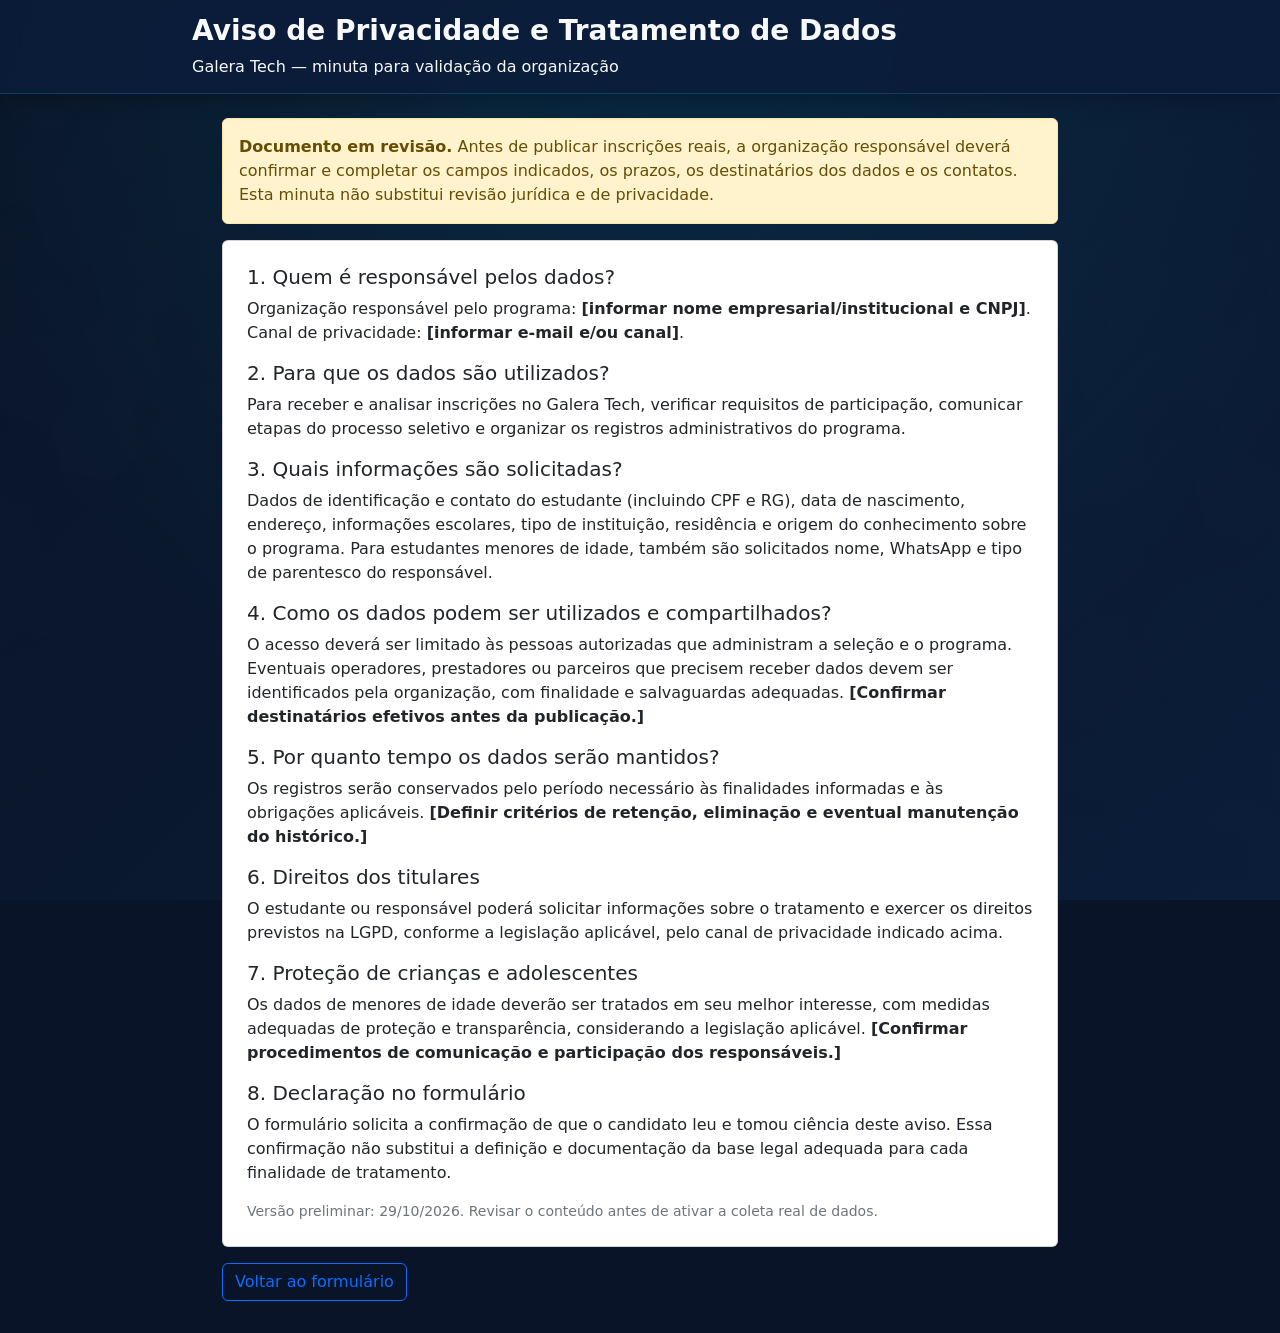
==== commit a94b23db: "style: indentidade visual nova aplicada, header fixo e responsividade no sistema" ====
--- a/aviso-privacidade.html
+++ b/aviso-privacidade.html
@@ -13,8 +13,8 @@
   <body>
     <header class="cabecalho">
       <div class="container" style="max-width: 920px">
-        <h1 class="h3 fw-bold">Aviso de Privacidade e Tratamento de Dados</h1>
-        <p class="mb-0">Galera Tech — minuta para validação da organização</p>
+        <h1 class="h3 fw-bold text-light">Aviso de Privacidade e Tratamento de Dados</h1>
+        <p class="mb-0 text-light">Galera Tech — minuta para validação da organização</p>
       </div>
     </header>
     <main class="container py-4" style="max-width: 920px">
--- a/assets/style.css
+++ b/assets/style.css
@@ -1,22 +1,27 @@
 /* ==========================================================
-   1. CONFIGURAÇÕES GERAIS E VARIÁVEIS (BASE)
+   1. PALETA DE CORES OFICIAIS GALERA TECH (CORES DO SITE)
    ========================================================== */
 :root {
-  --azul-principal: #174a86;
-  --azul-escuro: #122f60;
-  --fundo-pagina: #0b1329;
-  --cinza-borda: #dce3ec;
-  --texto-principal: #2c3e50;
+  --azul-escuro-galera: #0b1d3a;
+  --azul-institucional: #174a86;
+  --azul-hover: #1e5bb0;
+  --ciano-galera: #00b4d8;
+  --fundo-pagina: #091428;
+  --cinza-borda: #e2e8f0;
+  --texto-escuro: #1e293b;
+  --texto-mutado: #64748b;
 }
 
 body {
   background-color: var(--fundo-pagina);
-  background-image: linear-gradient(135deg, rgba(11, 19, 41, 0.88), rgba(23, 74, 134, 0.92)), url('../img/fundo.png');
+  background-image: radial-gradient(circle at 50% 0%, rgba(0, 180, 216, 0.12), transparent 70%),
+                    linear-gradient(135deg, rgba(9, 20, 40, 0.95), rgba(11, 29, 58, 0.98)),
+                    url('../img/fundo.png');
   background-size: cover;
   background-position: center;
   background-attachment: fixed;
-  color: var(--texto-principal);
-  font-family: "Inter", system-ui, sans-serif;
+  color: var(--texto-escuro);
+  font-family: "Inter", system-ui, -apple-system, sans-serif;
   min-height: 100vh;
   display: flex;
   flex-direction: column;
@@ -25,86 +30,185 @@
 }
 
 /* ==========================================================
-   2. CABEÇALHO E RODAPÉ PADRÃO
-   ========================================================== */
-.cabecalho {
-  background: transparent;
-  color: #fff;
-  padding: 2rem 0 1rem 0;
-  text-align: center;
-}
-
-.cabecalho h1, .cabecalho h3 {
+   2. CABEÇALHO FIXO (STICKY HEADER COM POSITION FIXED/STICKY)
+   ========================================================== */
+header.cabecalho {
+  position: sticky;
+  top: 0;
+  z-index: 1030;
+  background: rgba(11, 29, 58, 0.92) !important;
+  backdrop-filter: blur(10px);
+  -webkit-backdrop-filter: blur(10px);
+  border-bottom: 1px solid rgba(0, 180, 216, 0.25);
+  box-shadow: 0 4px 20px rgba(0, 0, 0, 0.3);
+  padding: 0.85rem 0;
+  transition: all 0.3s ease;
+}
+
+.cabecalho-logo-img {
+  height: 50px;
+  width: auto;
+  object-fit: contain;
+  filter: drop-shadow(0 2px 4px rgba(0, 0, 0, 0.4));
+}
+
+.cabecalho-titulo {
+  color: #ffffff;
   font-weight: 700;
-}
-
-footer {
-  color: #94a3b8;
-  font-size: 0.8rem;
-  text-align: center;
-  padding: 1rem 0;
-}
-
-/* ==========================================================
-   3. ESTILIZAÇÃO DO WIZARD DE INSCRIÇÃO (INDEX.PHP)
+  letter-spacing: -0.02em;
+}
+
+.cabecalho-subtitulo {
+  color: var(--ciano-galera);
+  font-weight: 500;
+}
+
+/* ==========================================================
+   3. CONTAINER PRINCIPAL E CARD DO FORMULÁRIO
    ========================================================== */
 main.container {
-  max-width: 850px !important;
+  max-width: 860px !important;
   margin: 0 auto;
   flex: 1;
-  padding-bottom: 2rem;
-  padding-top: 0.5rom !important;
+  padding-top: 1.5rem !important;
+  padding-bottom: 2rem !important;
 }
 
 .wizard-wrapper {
   background: #ffffff;
+  border-radius: 16px;
+  box-shadow: 0 20px 40px rgba(0, 0, 0, 0.35);
+  border: 1px solid rgba(255, 255, 255, 0.15);
+  overflow: hidden;
+}
+
+/* Alert Informativo sobre o Programa */
+.alert-info-custom {
+  background: rgba(255, 255, 255, 0.95);
+  border-left: 4px solid var(--ciano-galera);
+  color: var(--azul-escuro-galera);
+  border-radius: 10px;
+}
+
+/* Toast de Sucesso Dinâmico e Animado */
+#mensagemSucesso {
+  position: fixed;
+  top: 80px;
+  right: 20px;
+  z-index: 1060;
+  min-width: 320px;
+  max-width: 450px;
   border-radius: 12px;
   box-shadow: 0 10px 30px rgba(0, 0, 0, 0.25);
-  border: 1px solid rgba(255, 255, 255, 0.1);
-  overflow: hidden;
-}
-
-/* Abas de Navegação Superior do Formulário */
+  animation: slideInDown 0.4s cubic-bezier(0.175, 0.885, 0.32, 1.275);
+}
+
+@keyframes slideInDown {
+  from {
+    transform: translateY(-50px);
+    opacity: 0;
+  }
+  to {
+    transform: translateY(0);
+    opacity: 1;
+  }
+}
+
+/* Abas de Navegação (Wizard Tabs) */
+/* ==========================================================
+   CORREÇÃO DAS ABAS DO WIZARD (FIM DO SCROLL CINZA)
+   ========================================================== */
 .wizard-header-tabs {
   display: flex;
   background: #f8fafc;
   border-bottom: 1px solid var(--cinza-borda);
-  overflow: hidden;
+  overflow-x: hidden; /* Remove completamente a barra de rolagem cinza indesejada */
   width: 100%;
 }
 
 .wizard-tab {
   flex: 1;
-  padding: 0.9rem 0.4rem;
+  padding: 0.85rem 0.2rem;
   text-align: center;
   font-size: 0.78rem;
   font-weight: 600;
-  color: #64748b;
+  color: var(--texto-mutado);
   background: transparent;
   border: none;
-  cursor: pointer;
   border-bottom: 3px solid transparent;
+  transition: all 0.25s ease;
+  white-space: nowrap;
+  overflow: hidden;
+  text-overflow: ellipsis;
+}
+
+.wizard-tab.active {
+  color: var(--azul-institucional);
+  background: #ffffff;
+  border-bottom-color: var(--ciano-galera);
+  font-weight: 700;
+}
+
+/* ==========================================================
+   BOTÕES MODERNOS E ELEGANTES (VOLTAR, CONTINUAR, LIMPAR)
+   ========================================================== */
+.btn-primary, 
+.btn-wizard-next {
+  background: linear-gradient(135deg, var(--azul-institucional), var(--azul-escuro-galera));
+  color: #ffffff;
+  border: none;
+  padding: 0.65rem 1.5rem;
+  border-radius: 10px;
+  font-weight: 600;
+  font-size: 0.95rem;
+  box-shadow: 0 4px 12px rgba(23, 74, 134, 0.25);
+  transition: all 0.25s ease;
+}
+
+.btn-primary:hover, 
+.btn-wizard-next:hover {
+  background: linear-gradient(135deg, var(--azul-hover), var(--azul-institucional));
+  transform: translateY(-1px);
+  box-shadow: 0 6px 16px rgba(23, 74, 134, 0.35);
+  color: #ffffff;
+}
+
+.btn-wizard-prev {
+  background: #e2e8f0;
+  color: #334155;
+  border: none;
+  padding: 0.65rem 1.3rem;
+  border-radius: 10px;
+  font-weight: 600;
+  font-size: 0.95rem;
   transition: all 0.2s ease;
-  white-space: nowrap;
-}
-
-.wizard-tab.active {
-  color: var(--azul-principal);
-  background: #ffffff;
-  border-bottom-color: var(--azul-principal);
-  font-weight: 700;
-}
-
-.wizard-tab .tab-indicator {
-  display: none;
-}
-
-/* Seções do Formulário em Abas */
+}
+
+.btn-wizard-prev:hover {
+  background: #cbd5e1;
+  color: #1e293b;
+}
+
+.btn-outline-secondary {
+  border: 1.5px solid #cbd5e1;
+  color: #475569;
+  border-radius: 10px;
+  font-weight: 600;
+  padding: 0.65rem 1.2rem;
+  transition: all 0.2s ease;
+}
+
+.btn-outline-secondary:hover {
+  background: #f1f5f9;
+  color: #1e293b;
+  border-color: #94a3b8;
+}
+
+/* Seções e Cards do Form */
 .secao {
   display: none;
   border: none !important;
   box-shadow: none !important;
-  margin-bottom: 0 !important;
   border-radius: 0 !important;
 }
 
@@ -118,171 +222,97 @@
   padding: 1.25rem 1.5rem !important;
 }
 
-.cabecalho img {
-    filter: drop-shadow(0 2px 4px rgba(0, 0, 0, 0.2));
-    max-height: 50px;
-    width: auto;
-}
-
-.cabecalho {
-    background: transparent;
-    color: #fff;
-    padding: 2.5rem 1rem 1rem 1rem;
-    text-align: center;
-}
-.secao .card-body {
-  padding: 1.5rem !important;
-}
-
-.card-header h2 {
-  color: var(--azul-escuro);
+.secao .card-header h2 {
+  color: var(--azul-escuro-galera);
   font-weight: 700;
-  font-size: 1.1rem;
-}
-
-/* Elementos e Inputs do Formulário */
-.form-label {
-  font-weight: 600;
-  font-size: 0.9rem;
-  color: #334155;
-}
-
-.obrigatorio {
-  color: #dc2626;
-}
-
-.form-control,
-.form-select {
-  padding: 0.6rem 0.8rem;
-  border-radius: 8px;
-  border: 1px solid var(--cinza-borda);
-  background-color: #fff;
-  font-size: 0.95rem;
-}
-
-.form-control:focus,
-.form-select:focus {
-  border-color: var(--azul-principal);
-  box-shadow: 0 0 0 0.2rem rgba(23, 74, 134, 0.15);
+  font-size: 1.15rem;
 }
 
 .numero {
   display: inline-flex;
   align-items: center;
   justify-content: center;
-  width: 26px;
-  height: 26px;
-  border-radius: 6px;
-  background: #e2e8f0;
-  color: var(--azul-escuro);
+  width: 28px;
+  height: 28px;
+  border-radius: 8px;
+  background: rgba(0, 180, 216, 0.15);
+  color: var(--azul-institucional);
   font-weight: 700;
-  font-size: 0.85rem;
-  margin-right: 0.5rem;
-}
-
-/* Botões do Wizard */
+  font-size: 0.9rem;
+  margin-right: 0.6rem;
+}
+
+/* Inputs e Botões */
+.form-label {
+  font-weight: 600;
+  font-size: 0.88rem;
+  color: #334155;
+}
+
+.obrigatorio {
+  color: #e11d48;
+}
+
+.form-control,
+.form-select {
+  padding: 0.65rem 0.85rem;
+  border-radius: 8px;
+  border: 1px solid var(--cinza-borda);
+  font-size: 0.95rem;
+}
+
+.form-control:focus,
+.form-select:focus {
+  border-color: var(--ciano-galera);
+  box-shadow: 0 0 0 0.25rem rgba(0, 180, 216, 0.2);
+}
+
+.btn-primary {
+  background-color: var(--azul-institucional);
+  border-color: var(--azul-institucional);
+  font-weight: 600;
+  border-radius: 8px;
+}
+
+.btn-primary:hover {
+  background-color: var(--azul-hover);
+  border-color: var(--azul-hover);
+}
+
 .wizard-footer-actions {
   display: flex;
   justify-content: space-between;
   align-items: center;
-  padding: 1rem 1.5rem;
+  padding: 1.25rem 1.5rem;
   background: #f8fafc;
   border-top: 1px solid var(--cinza-borda);
 }
 
-.btn-wizard-prev {
-  background: #e2e8f0;
-  color: #475569;
-  border: none;
-  padding: 0.55rem 1.1rem;
-  border-radius: 8px;
-  font-weight: 600;
-  font-size: 0.9rem;
-}
-.btn-wizard-prev:hover {
-  background: #cbd5e1;
-}
-
-.btn-wizard-next,
-.btn-primary {
-  background: var(--azul-principal);
-  color: #fff;
-  border: none;
-  padding: 0.55rem 1.3rem;
-  border-radius: 8px;
-  font-weight: 600;
-  font-size: 0.9rem;
-}
-.btn-wizard-next:hover,
-.btn-primary:hover {
-  background: var(--azul-escuro);
-}
-
-/* ==========================================================
-   4. ESTILIZAÇÃO DO PAINEL ADMINISTRATIVO E LOGIN
-   ========================================================== */
-.admin-card {
-  background: #ffffff;
-  border-radius: 12px;
-  box-shadow: 0 4px 15px rgba(0, 0, 0, 0.05);
-  border: 1px solid var(--cinza-borda);
-}
-
-/* ==========================================================
-   5. RESPONSIVIDADE PARA DISPOSITIVOS MÓVEIS E TELEMÓVEIS
-   ========================================================== */
+footer {
+  color: #94a3b8;
+  font-size: 0.82rem;
+  text-align: center;
+  padding: 1.5rem 0 1rem;
+}
+
+footer a {
+  color: var(--ciano-galera);
+  text-decoration: none;
+}
+
+footer a:hover {
+  text-decoration: underline;
+}
+
+/* Responsividade Mobile */
 @media (max-width: 768px) {
-  /* Reduz margens gerais da página para aproveitar o espaço do telemóvel */
-  body {
-    padding: 0.25rem;
-  }
-
-  main.container {
-    padding-left: 0.5rem !important;
-    padding-right: 0.5rem !important;
-  }
-
-  /* Ajusta o tamanho do título do cabeçalho */
-  .cabecalho {
-    padding: 1.5rem 0.5rem 0.8rem 0.5rem;
-  }
-
-  .cabecalho h1, .cabecalho h3 {
-    font-size: 1.3rem !important;
-  }
-
-  /* Torna as abas do Wizard deslizantes (scroll horizontal) se não couberem */
-  .wizard-header-tabs {
-    overflow-x: auto;
-    justify-content: flex-start;
-    white-space: nowrap;
-    -webkit-overflow-scrolling: touch;
-  }
-
-  .wizard-tab {
-    flex: 0 0 auto;
-    padding: 0.8rem 1rem;
-    font-size: 0.75rem;
-  }
-
-  /* Reduz o padding interno dos cards do formulário em telas pequenas */
-  .secao .card-body {
-    padding: 1rem !important;
-  }
-
-  /* Organiza os botões de navegação do formulário empilhados para facilitar o toque */
-  .wizard-footer-actions {
-    padding: 0.8rem 1rem;
-    flex-direction: column-reverse;
-    gap: 0.6rem;
-  }
-
-  .wizard-footer-actions button,
-  .wizard-footer-actions .d-flex {
-    width: 100% !important;
-  }
-
-  .wizard-footer-actions .d-flex button {
-    width: 50% !important;
+  .cabecalho-logo-img {
+    height: 38px;
+  }
+  .cabecalho-titulo {
+    font-size: 1.05rem !important;
+  }
+  .cabecalho-subtitulo {
+    font-size: 0.75rem !important;
   }
 }
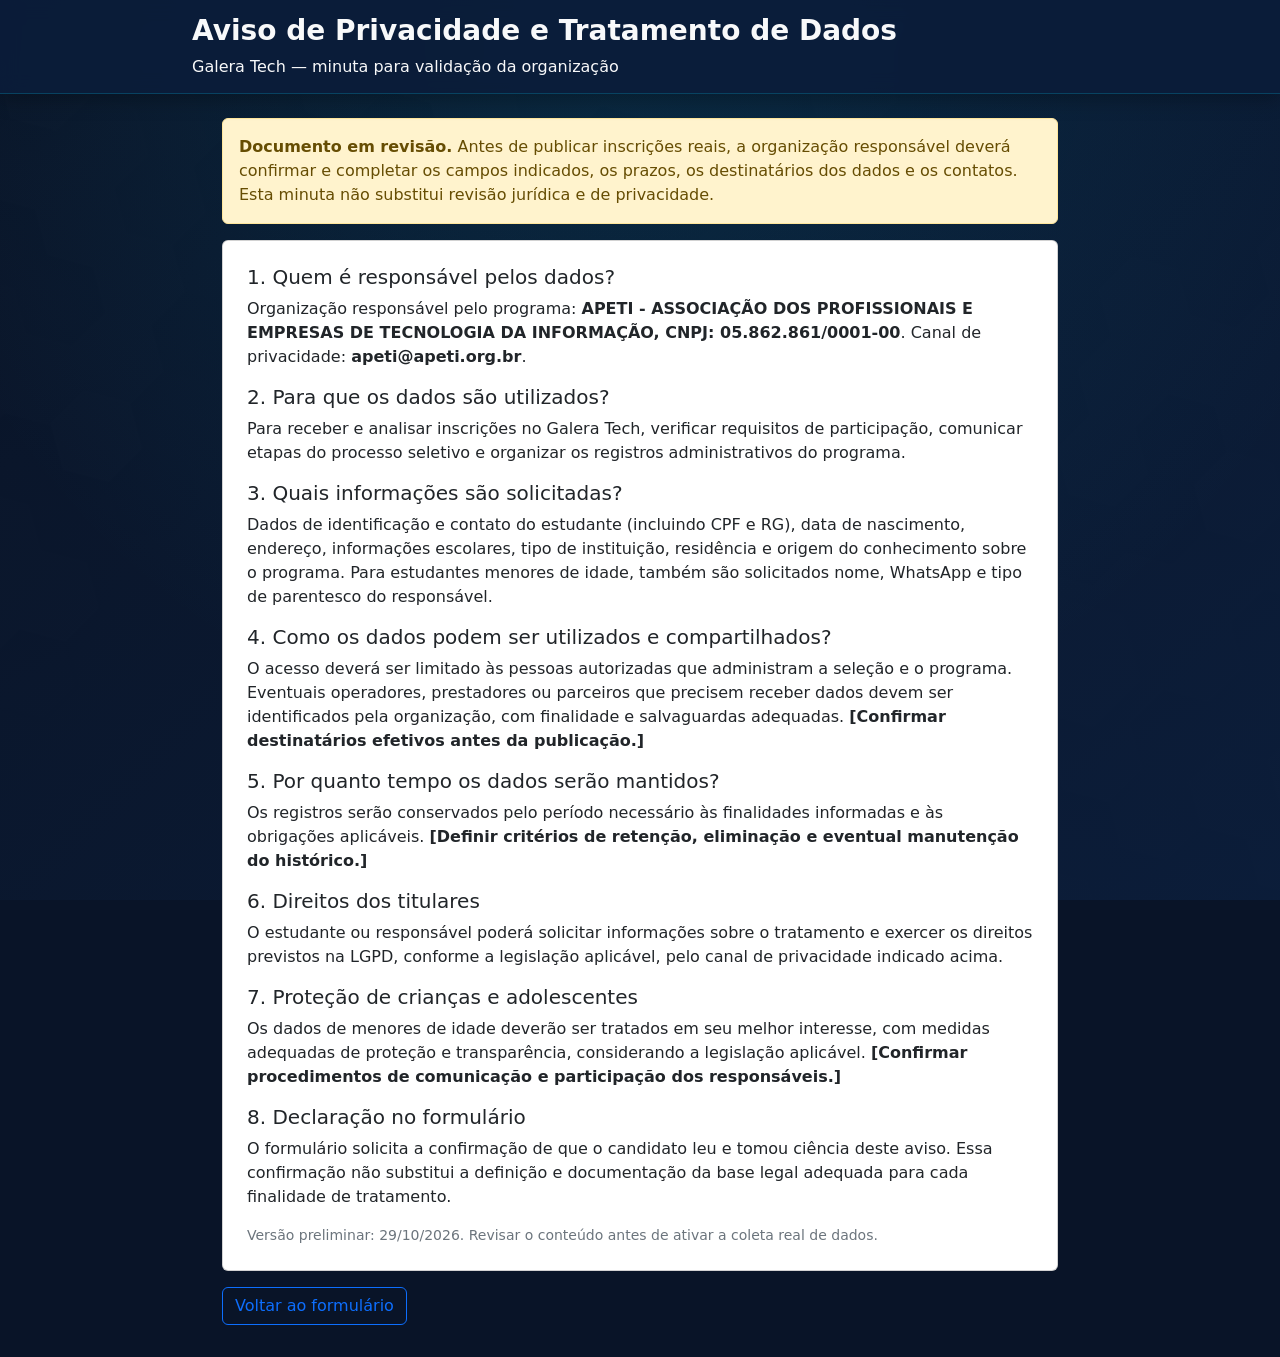
==== commit d6b13a60: "Instruções de cadastro com nome da empresa atualizados e fonte inter atualizada" ====
--- a/aviso-privacidade.html
+++ b/aviso-privacidade.html
@@ -29,8 +29,8 @@
           <h2 class="h5">1. Quem é responsável pelos dados?</h2>
           <p>
             Organização responsável pelo programa:
-            <strong>[informar nome empresarial/institucional e CNPJ]</strong>.
-            Canal de privacidade: <strong>[informar e-mail e/ou canal]</strong>.
+            <strong>APETI - ASSOCIAÇÃO DOS PROFISSIONAIS E EMPRESAS DE TECNOLOGIA DA INFORMAÇÃO, CNPJ: 05.862.861/0001-00</strong>.
+            Canal de privacidade: <strong>apeti@apeti.org.br</strong>.
           </p>
           <h2 class="h5">2. Para que os dados são utilizados?</h2>
           <p>
--- a/assets/style.css
+++ b/assets/style.css
@@ -14,14 +14,19 @@
 
 body {
   background-color: var(--fundo-pagina);
-  background-image: radial-gradient(circle at 50% 0%, rgba(0, 180, 216, 0.12), transparent 70%),
-                    linear-gradient(135deg, rgba(9, 20, 40, 0.95), rgba(11, 29, 58, 0.98)),
-                    url('../img/fundo.png');
+  background-image:
+    radial-gradient(circle at 50% 0%, rgba(0, 180, 216, 0.12), transparent 70%),
+    linear-gradient(135deg, rgba(9, 20, 40, 0.95), rgba(11, 29, 58, 0.98)),
+    url("../img/fundo.png");
   background-size: cover;
   background-position: center;
   background-attachment: fixed;
   color: var(--texto-escuro);
-  font-family: "Inter", system-ui, -apple-system, sans-serif;
+  font-family:
+    "Inter",
+    system-ui,
+    -apple-system,
+    sans-serif;
   min-height: 100vh;
   display: flex;
   flex-direction: column;
@@ -115,9 +120,6 @@
 }
 
 /* Abas de Navegação (Wizard Tabs) */
-/* ==========================================================
-   CORREÇÃO DAS ABAS DO WIZARD (FIM DO SCROLL CINZA)
-   ========================================================== */
 .wizard-header-tabs {
   display: flex;
   background: #f8fafc;
@@ -152,9 +154,13 @@
 /* ==========================================================
    BOTÕES MODERNOS E ELEGANTES (VOLTAR, CONTINUAR, LIMPAR)
    ========================================================== */
-.btn-primary, 
+.btn-primary,
 .btn-wizard-next {
-  background: linear-gradient(135deg, var(--azul-institucional), var(--azul-escuro-galera));
+  background: linear-gradient(
+    135deg,
+    var(--azul-institucional),
+    var(--azul-escuro-galera)
+  );
   color: #ffffff;
   border: none;
   padding: 0.65rem 1.5rem;
@@ -165,9 +171,13 @@
   transition: all 0.25s ease;
 }
 
-.btn-primary:hover, 
+.btn-primary:hover,
 .btn-wizard-next:hover {
-  background: linear-gradient(135deg, var(--azul-hover), var(--azul-institucional));
+  background: linear-gradient(
+    135deg,
+    var(--azul-hover),
+    var(--azul-institucional)
+  );
   transform: translateY(-1px);
   box-shadow: 0 6px 16px rgba(23, 74, 134, 0.35);
   color: #ffffff;
@@ -315,4 +325,67 @@
   .cabecalho-subtitulo {
     font-size: 0.75rem !important;
   }
+}
+
+/* =========================================
+   BOTÃO DE TEMA (SLIDE SWITCH EXATO)
+   ========================================= */
+button.theme-switch {
+  position: relative !important;
+  width: 60px !important;
+  height: 30px !important;
+  background-color: #1e293b !important;
+  border: 1px solid #7c3aed !important; /* Borda roxa elegante igual à referência */
+  border-radius: 9999px !important;
+  display: flex !important;
+  align-items: center !important;
+  padding: 0 4px !important;
+  cursor: pointer !important;
+  outline: none !important;
+  box-shadow: none !important;
+  transition: background-color 0.3s ease, border-color 0.3s ease !important;
+}
+
+button.theme-switch .icon-moon .icon-sun {
+  font-size: 14px !important;
+  line-height: 1 !important;
+  user-select: none !important;
+  z-index: 1 !important;
+  margin-left: 2px;
+}
+
+/* O círculo deslizante (bolinha) */
+button.theme-switch .switch-thumb {
+  position: absolute !important;
+  top: 3px !important;
+  left: 3px !important;
+  width: 22px !important;
+  height: 22px !important;
+  background-color: #ffffff !important;
+  border-radius: 50% !important;
+  box-shadow: 0 2px 4px rgba(0, 0, 0, 0.3) !important;
+  transition: transform 0.3s cubic-bezier(0.4, 0, 0.2, 1) !important;
+  z-index: 2 !important;
+}
+
+/* --- QUANDO O MODO CLARO ESTIVER ATIVADO --- */
+body.light-mode {
+  background-color: #f1f5f9 !important;
+  background-image: none !important;
+}
+
+body.light-mode button.theme-switch {
+  background-color: #ffffff !important;
+  border-color: #cbd5e1 !important;
+}
+
+body.light-mode button.theme-switch .switch-thumb {
+  transform: translateX(30px) !important; /* Desloca a bolinha para a direita */
+  background-color: #f59e0b !important; /* Transforma a bolinha em um sol amarelo ao mover */
+}
+
+body.light-mode .wizard-wrapper {
+  background: #ffffff !important;
+  box-shadow: 0 10px 30px rgba(15, 23, 42, 0.1) !important;
+  border: 1px solid #cbd5e1 !important;
 }
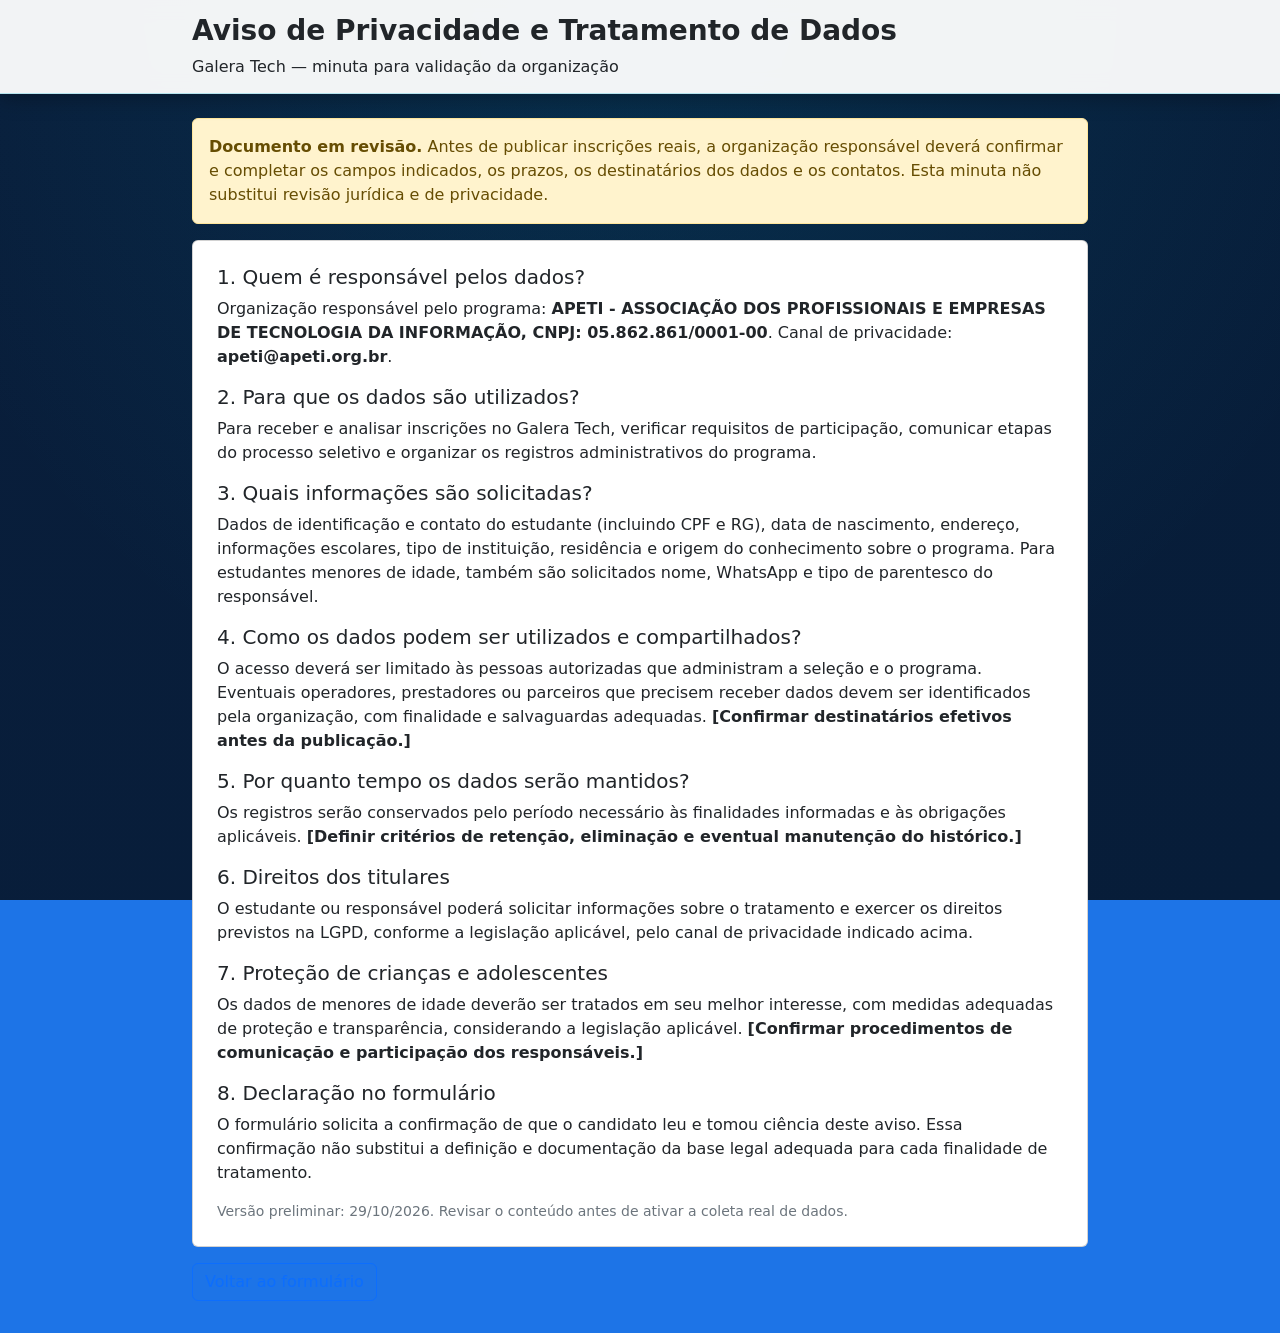
==== commit 207646fb: "style: estilo das letras no aviso-privacidade" ====
--- a/aviso-privacidade.html
+++ b/aviso-privacidade.html
@@ -13,8 +13,8 @@
   <body>
     <header class="cabecalho">
       <div class="container" style="max-width: 920px">
-        <h1 class="h3 fw-bold text-light">Aviso de Privacidade e Tratamento de Dados</h1>
-        <p class="mb-0 text-light">Galera Tech — minuta para validação da organização</p>
+        <h1 class="h3 fw-bold text-dark">Aviso de Privacidade e Tratamento de Dados</h1>
+        <p class="mb-0 text-dark">Galera Tech — minuta para validação da organização</p>
       </div>
     </header>
     <main class="container py-4" style="max-width: 920px">
--- a/assets/style.css
+++ b/assets/style.css
@@ -1,32 +1,30 @@
-/* ==========================================================
-   1. PALETA DE CORES OFICIAIS GALERA TECH (CORES DO SITE)
-   ========================================================== */
+/* ========================================
+   1. PALETA DE CORES
+   ========================================*/
 :root {
-  --azul-escuro-galera: #0b1d3a;
-  --azul-institucional: #174a86;
+  --azul-escuro-galera: #07111e;
+  --preto-galera: #000000;
+  --azul-institucional: #0b1d3a;
   --azul-hover: #1e5bb0;
   --ciano-galera: #00b4d8;
-  --fundo-pagina: #091428;
+  --amarelo-galera: #ffcd38;
+  --fundo-pagina: #1d74e7;
   --cinza-borda: #e2e8f0;
+  --cabecalho-color: #ffffff;
   --texto-escuro: #1e293b;
   --texto-mutado: #64748b;
 }
 
 body {
-  background-color: var(--fundo-pagina);
+  background-color: var(--fundo-pagina) !important;
   background-image:
     radial-gradient(circle at 50% 0%, rgba(0, 180, 216, 0.12), transparent 70%),
-    linear-gradient(135deg, rgba(9, 20, 40, 0.95), rgba(11, 29, 58, 0.98)),
-    url("../img/fundo.png");
+    linear-gradient(135deg, rgb(9, 30, 59), rgb(7, 29, 57)) !important;
   background-size: cover;
   background-position: center;
   background-attachment: fixed;
   color: var(--texto-escuro);
-  font-family:
-    "Inter",
-    system-ui,
-    -apple-system,
-    sans-serif;
+  font-family: "Inter", system-ui, -apple-system, sans-serif;
   min-height: 100vh;
   display: flex;
   flex-direction: column;
@@ -34,14 +32,14 @@
   margin: 0;
 }
 
-/* ==========================================================
-   2. CABEÇALHO FIXO (STICKY HEADER COM POSITION FIXED/STICKY)
-   ========================================================== */
+/* ========================================
+   2. CABEÇALHO FIXO
+   ======================================== */
 header.cabecalho {
   position: sticky;
   top: 0;
   z-index: 1030;
-  background: rgba(11, 29, 58, 0.92) !important;
+  background: rgba(255, 255, 255, 0.95) !important;
   backdrop-filter: blur(10px);
   -webkit-backdrop-filter: blur(10px);
   border-bottom: 1px solid rgba(0, 180, 216, 0.25);
@@ -51,28 +49,28 @@
 }
 
 .cabecalho-logo-img {
-  height: 50px;
+  height: 60px;
   width: auto;
   object-fit: contain;
   filter: drop-shadow(0 2px 4px rgba(0, 0, 0, 0.4));
 }
 
 .cabecalho-titulo {
-  color: #ffffff;
+  color: var(--azul-escuro-galera);
   font-weight: 700;
   letter-spacing: -0.02em;
 }
 
 .cabecalho-subtitulo {
-  color: var(--ciano-galera);
+  color: var(--texto-mutado);
   font-weight: 500;
 }
 
-/* ==========================================================
-   3. CONTAINER PRINCIPAL E CARD DO FORMULÁRIO
-   ========================================================== */
+/* ========================================
+   3. CONTAINER PRINCIPAL E WIZARD (INDEX)
+   ======================================== */
 main.container {
-  max-width: 860px !important;
+  max-width: 860px;
   margin: 0 auto;
   flex: 1;
   padding-top: 1.5rem !important;
@@ -87,7 +85,6 @@
   overflow: hidden;
 }
 
-/* Alert Informativo sobre o Programa */
 .alert-info-custom {
   background: rgba(255, 255, 255, 0.95);
   border-left: 4px solid var(--ciano-galera);
@@ -95,36 +92,37 @@
   border-radius: 10px;
 }
 
-/* Toast de Sucesso Dinâmico e Animado */
-#mensagemSucesso {
-  position: fixed;
-  top: 80px;
-  right: 20px;
-  z-index: 1060;
-  min-width: 320px;
-  max-width: 450px;
+.wizard-progress-wrapper {
+  background: rgba(11, 29, 58, 0.75);
+  padding: 12px 16px;
   border-radius: 12px;
-  box-shadow: 0 10px 30px rgba(0, 0, 0, 0.25);
-  animation: slideInDown 0.4s cubic-bezier(0.175, 0.885, 0.32, 1.275);
-}
-
-@keyframes slideInDown {
-  from {
-    transform: translateY(-50px);
-    opacity: 0;
-  }
-  to {
-    transform: translateY(0);
-    opacity: 1;
-  }
-}
-
-/* Abas de Navegação (Wizard Tabs) */
+  border: 1px solid rgba(0, 180, 216, 0.3);
+  backdrop-filter: blur(10px);
+}
+
+.wizard-global-progress {
+  width: 100%;
+  height: 8px;
+  background-color: rgba(255, 255, 255, 0.12);
+  border-radius: 9999px;
+  overflow: hidden;
+  box-shadow: inset 0 1px 3px rgba(0, 0, 0, 0.4);
+}
+
+.wizard-progress-bar {
+  height: 100%;
+  width: 20%;
+  background: linear-gradient(90deg, #174a86, var(--ciano-galera));
+  box-shadow: 0 0 12px rgba(0, 180, 216, 0.8);
+  transition: width 0.4s cubic-bezier(0.4, 0, 0.2, 1);
+  border-radius: 9999px;
+}
+
 .wizard-header-tabs {
   display: flex;
   background: #f8fafc;
   border-bottom: 1px solid var(--cinza-borda);
-  overflow-x: hidden; /* Remove completamente a barra de rolagem cinza indesejada */
+  overflow-x: hidden;
   width: 100%;
 }
 
@@ -151,36 +149,28 @@
   font-weight: 700;
 }
 
-/* ==========================================================
-   BOTÕES MODERNOS E ELEGANTES (VOLTAR, CONTINUAR, LIMPAR)
-   ========================================================== */
+/* ========================================
+   4. BOTÕES E SEÇÕES
+   ======================================== */
 .btn-primary,
 .btn-wizard-next {
-  background: linear-gradient(
-    135deg,
-    var(--azul-institucional),
-    var(--azul-escuro-galera)
-  );
-  color: #ffffff;
-  border: none;
+  background-color: #38bdf8 !important;
+  color: #0f172a !important;
+  border: none !important;
   padding: 0.65rem 1.5rem;
   border-radius: 10px;
-  font-weight: 600;
+  font-weight: 700;
   font-size: 0.95rem;
-  box-shadow: 0 4px 12px rgba(23, 74, 134, 0.25);
-  transition: all 0.25s ease;
+  box-shadow: 0 4px 12px rgba(56, 189, 248, 0.25);
+  transition: background-color 0.4s ease, color 0.4s ease, transform 0.2s ease, box-shadow 0.2s ease !important;
 }
 
 .btn-primary:hover,
 .btn-wizard-next:hover {
-  background: linear-gradient(
-    135deg,
-    var(--azul-hover),
-    var(--azul-institucional)
-  );
+  background-color: #ffcd38 !important;
+  color: #0f172a !important;
   transform: translateY(-1px);
-  box-shadow: 0 6px 16px rgba(23, 74, 134, 0.35);
-  color: #ffffff;
+  box-shadow: 0 6px 16px rgba(255, 205, 56, 0.35);
 }
 
 .btn-wizard-prev {
@@ -214,7 +204,6 @@
   border-color: #94a3b8;
 }
 
-/* Seções e Cards do Form */
 .secao {
   display: none;
   border: none !important;
@@ -252,7 +241,6 @@
   margin-right: 0.6rem;
 }
 
-/* Inputs e Botões */
 .form-label {
   font-weight: 600;
   font-size: 0.88rem;
@@ -275,18 +263,6 @@
 .form-select:focus {
   border-color: var(--ciano-galera);
   box-shadow: 0 0 0 0.25rem rgba(0, 180, 216, 0.2);
-}
-
-.btn-primary {
-  background-color: var(--azul-institucional);
-  border-color: var(--azul-institucional);
-  font-weight: 600;
-  border-radius: 8px;
-}
-
-.btn-primary:hover {
-  background-color: var(--azul-hover);
-  border-color: var(--azul-hover);
 }
 
 .wizard-footer-actions {
@@ -314,28 +290,29 @@
   text-decoration: underline;
 }
 
-/* Responsividade Mobile */
 @media (max-width: 768px) {
   .cabecalho-logo-img {
-    height: 38px;
+    height: 45px;
   }
+
   .cabecalho-titulo {
     font-size: 1.05rem !important;
   }
+
   .cabecalho-subtitulo {
     font-size: 0.75rem !important;
   }
 }
 
 /* =========================================
-   BOTÃO DE TEMA (SLIDE SWITCH EXATO)
+   5. BOTÃO DE TEMA (MODO CLARO E ESCURO)
    ========================================= */
 button.theme-switch {
   position: relative !important;
   width: 60px !important;
   height: 30px !important;
   background-color: #1e293b !important;
-  border: 1px solid #7c3aed !important; /* Borda roxa elegante igual à referência */
+  border: 1px solid #ffffff !important;
   border-radius: 9999px !important;
   display: flex !important;
   align-items: center !important;
@@ -346,15 +323,6 @@
   transition: background-color 0.3s ease, border-color 0.3s ease !important;
 }
 
-button.theme-switch .icon-moon .icon-sun {
-  font-size: 14px !important;
-  line-height: 1 !important;
-  user-select: none !important;
-  z-index: 1 !important;
-  margin-left: 2px;
-}
-
-/* O círculo deslizante (bolinha) */
 button.theme-switch .switch-thumb {
   position: absolute !important;
   top: 3px !important;
@@ -368,7 +336,6 @@
   z-index: 2 !important;
 }
 
-/* --- QUANDO O MODO CLARO ESTIVER ATIVADO --- */
 body.light-mode {
   background-color: #f1f5f9 !important;
   background-image: none !important;
@@ -380,12 +347,91 @@
 }
 
 body.light-mode button.theme-switch .switch-thumb {
-  transform: translateX(30px) !important; /* Desloca a bolinha para a direita */
-  background-color: #f59e0b !important; /* Transforma a bolinha em um sol amarelo ao mover */
+  transform: translateX(30px) !important;
+  background-color: #f59e0b !important;
 }
 
 body.light-mode .wizard-wrapper {
   background: #ffffff !important;
   box-shadow: 0 10px 30px rgba(15, 23, 42, 0.1) !important;
   border: 1px solid #cbd5e1 !important;
+}
+
+/* ========================================
+   6. PAINEL.CSS ESTILIZAÇÃO
+   ======================================== */
+.painel-container {
+  max-width: 1140px !important;
+}
+
+header.cabecalho.painel-header {
+  background: linear-gradient(135deg, #07111e 0%, #0b1d3a 65%, #112d57 100%) !important;
+  border-bottom: 2px solid rgba(0, 180, 216, 0.45) !important;
+  padding: 1.15rem 0 !important;
+}
+
+.painel-header-titulo {
+  color: #ffffff !important;
+  font-weight: 700;
+  letter-spacing: -0.02em;
+}
+
+.painel-header-subtitulo {
+  color: #00b4d8 !important;
+  font-weight: 500;
+}
+
+.painel-card {
+  background: #ffffff !important;
+  border: 1px solid #cbd5e1 !important;
+  border-radius: 14px !important;
+  box-shadow: 0 14px 30px rgba(0, 0, 0, 0.24) !important;
+  overflow: hidden;
+}
+
+.painel-resumo {
+  background: linear-gradient(90deg, rgba(11, 29, 58, 0.92), rgba(23, 74, 134, 0.85)) !important;
+  color: #f8fafc !important;
+  border: 1px solid rgba(0, 180, 216, 0.4) !important;
+  border-left: 4px solid #00b4d8 !important;
+  border-radius: 10px !important;
+}
+
+.painel-tabela thead th {
+  background-color: #0f172a !important;
+  color: #e2e8f0 !important;
+  font-size: 0.75rem;
+  font-weight: 700;
+  letter-spacing: 0.05em;
+  text-transform: uppercase;
+  border-bottom: none !important;
+}
+
+.painel-tabela tbody tr {
+  transition: background-color 0.15s ease, transform 0.15s ease;
+}
+
+.painel-tabela tbody tr:hover {
+  background-color: rgba(0, 180, 216, 0.08) !important;
+}
+
+.painel-acoes {
+  display: inline-flex;
+  align-items: center;
+  gap: 0.45rem;
+  flex-wrap: nowrap;
+}
+
+.btn-sair-painel {
+  background-color: rgba(255, 255, 255, 0.08) !important;
+  color: #ffffff !important;
+  border: 1px solid rgba(255, 255, 255, 0.35) !important;
+  border-radius: 8px;
+  font-weight: 600;
+}
+
+.btn-sair-painel:hover {
+  background-color: #ef4444 !important;
+  border-color: #ef4444 !important;
+  color: #ffffff !important;
 }
